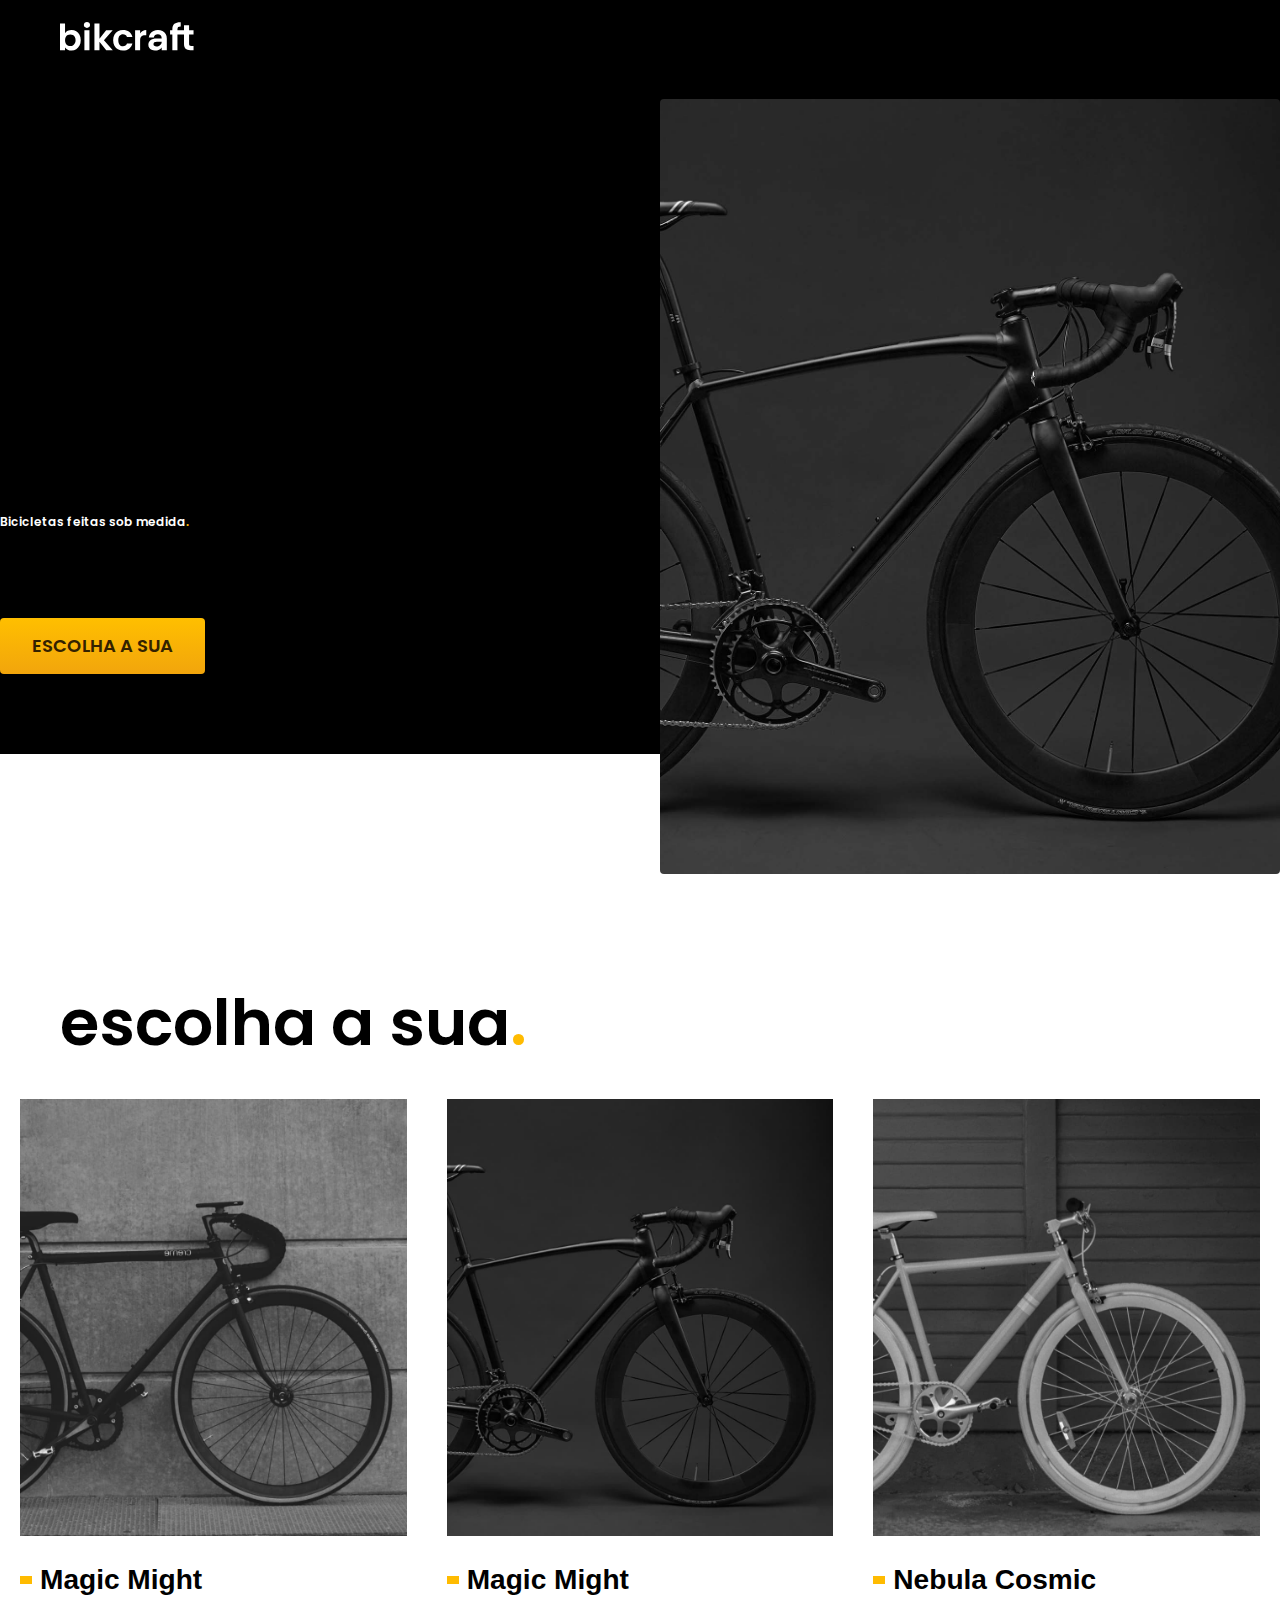
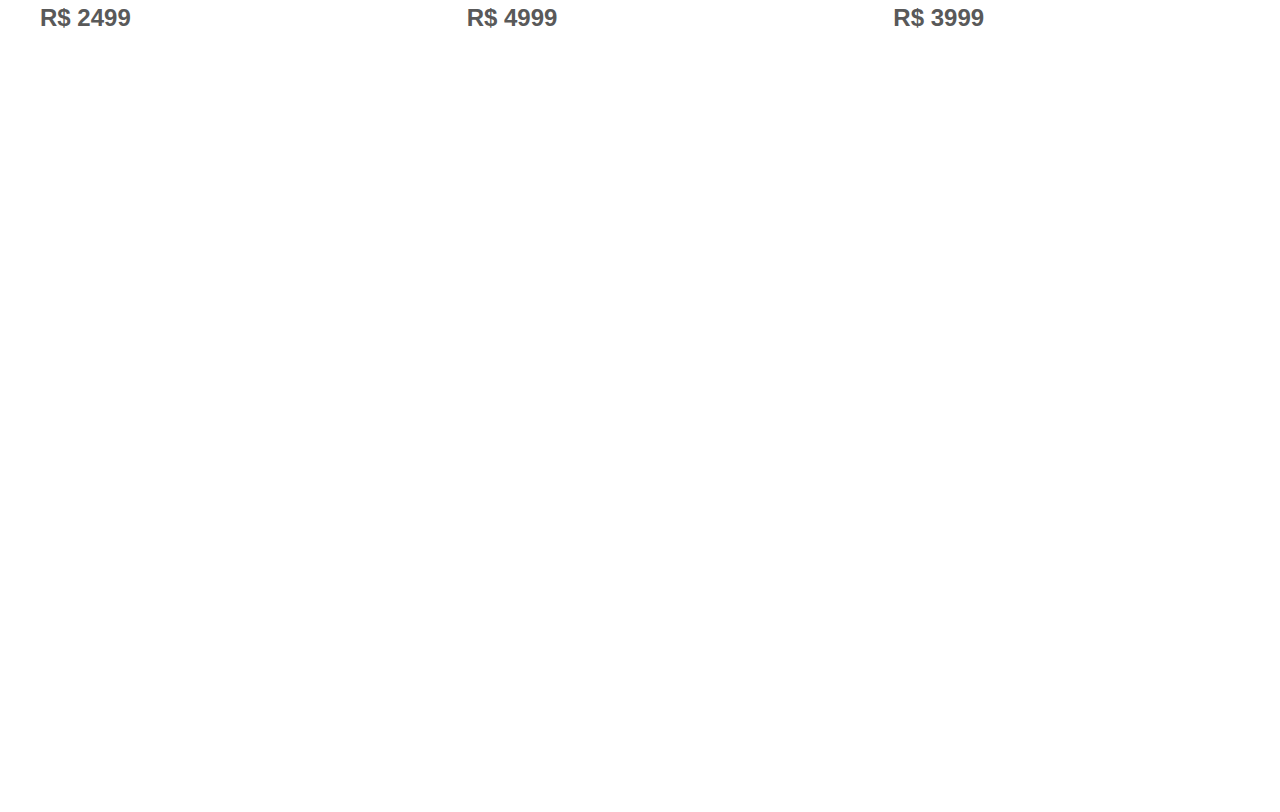
==== index.html @ 58d28e90 "css-alterations-and-bike-part" ====
<!DOCTYPE html>
<html lang="pt-br">

<head>
  <meta charset="UTF-8">
  <meta name="description" content="Bicicletas elétricas de alta precisão e qualidade, feitas sob medida para o cliente. Explore o mundo na sua velocidade com a Bikcraft">
  <meta name="viewport" content="width=device-width, initial-scale=1.0">
  <title>Bikcraft - Bicicletas Elétricas</title>

  <link rel="stylesheet" href="./css/global.css">
  <link rel="stylesheet" href="./css/style.css">
  

  <link rel="preconnect" href="https://fonts.googleapis.com">
  <link rel="preconnect" href="https://fonts.gstatic.com" crossorigin>
  <link href="https://fonts.googleapis.com/css2?family=Poppins:wght@400;600&family=Roboto:wght@400;500&display=swap" rel="stylesheet">

</head>

<body>
  <header class="header-bg">
    <div class="header container">
      <a href="./"><img src="./img/bikcraft.svg" alt="Bikcraft"></a>
      <nav aria label="primaria">
        <ul class="header-menu cor-branco">
          <li><a href="./bicicletas.html">Bicicletas</a></li>
          <li><a href="./seguros.html">Seguros</a></li>
          <li><a href="./contato.html">Contato</a></li>
        </ul>
      </nav>
    </div>
  </header>
  <main class="introducao-bg">
    <div class="introducao">
      <div class="introducao-conteudo">
        <h1 class="texto-grande cor-0 font-1-xs">Bicicletas feitas sob medida<span>.</span></h1>
        <p class="texto-medio cor-cinza">Bicicletas elétricas de alta precisão e qualidade, feitas sob medida para o cliente. Explore o mundo na sua velocidade com a Bikcraft.</p>
        <a class="botao" href="./bicicletas.html">Escolha a sua</a>
      </div>
      <div>
        <img src="./img/fotos/introducao.jpg" alt="Bicicleta elétrica preta">
      </div>
    </div>
  </main>

    <article class="bicicletas-lista">
      <h2 class="container font-1-xxl">escolha a sua<span class="cor-p1">.</span><h2>
      <ul>
      <li>
        <a href=".bicicletas/magic-might">
        <img src="./img/bicicletas/magic-home.jpg" alt="Bicicleta preta">
        <h3 class="font-1-xl">Magic Might</h3>
        <span class="font-2-m cor-8">R$ 2499</span>
        </a>
      </li>
      <li>
        <a href=".bicicletas/nimbus-stark">
        <img src="./img/bicicletas/nimbus-home.jpg" alt="Bicicleta preta">
        <h3 class="font-1-xl">Magic Might</h3>
        <span class="font-2-m cor-8">R$ 4999</span>
        </a>
      </li>
      <li>
        <a href=".bicicletas/nebula-stark">
        <img src="./img/bicicletas/nebula-home.jpg" alt="Bicicleta preta">
        <h3 class="font-1-xl">Nebula Cosmic</h3>
        <span class="font-2-m cor-8">R$ 3999</span>
        </a>
      </li>
    </ul>
    </article>
</body>

</html>
---- css/style.css ----
@import './global/global.css';
@import './utilitarios/tipografia.css';
@import './global/header.css';
@import './utilitarios/cores.css';

/* Utilitarios */
@import './utilitarios/componentes.css';

/* Home */
@import './home/introducao.css';

@import './bicicletas/bicicletas-lista.css'
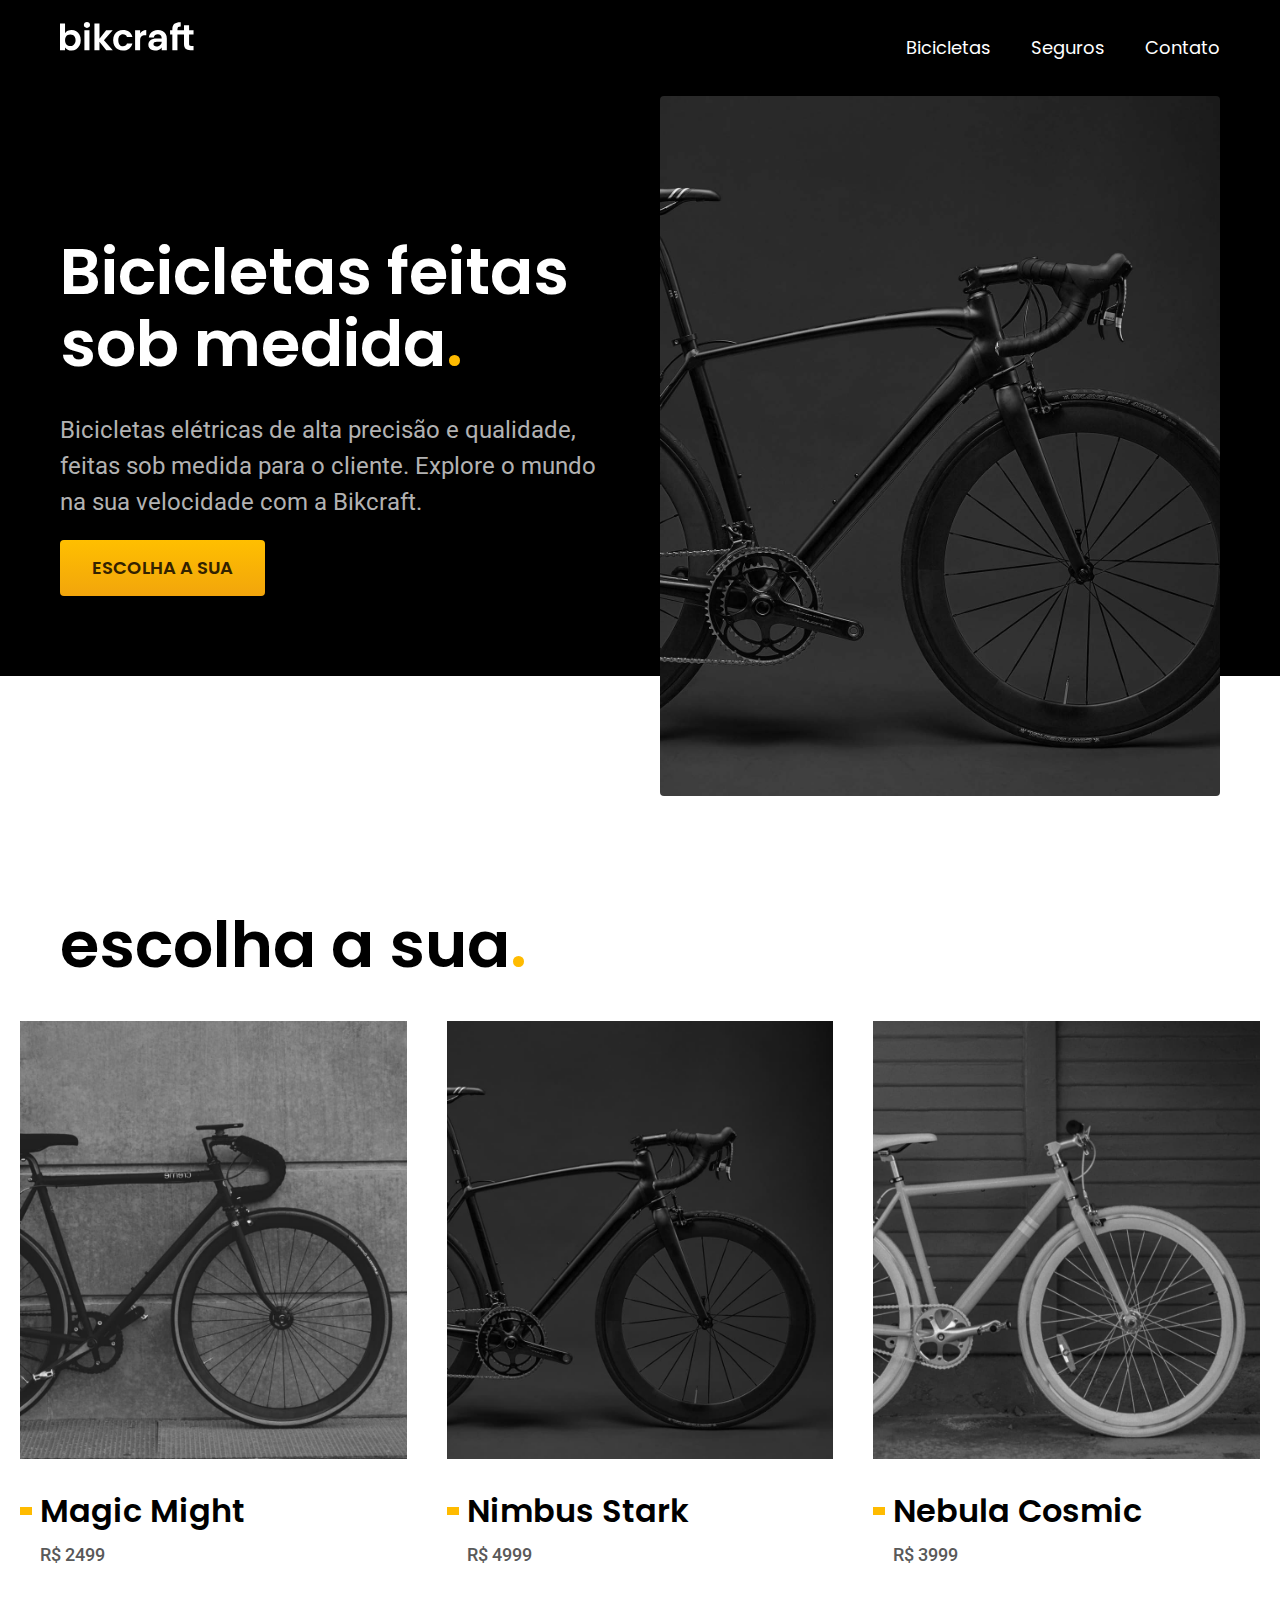
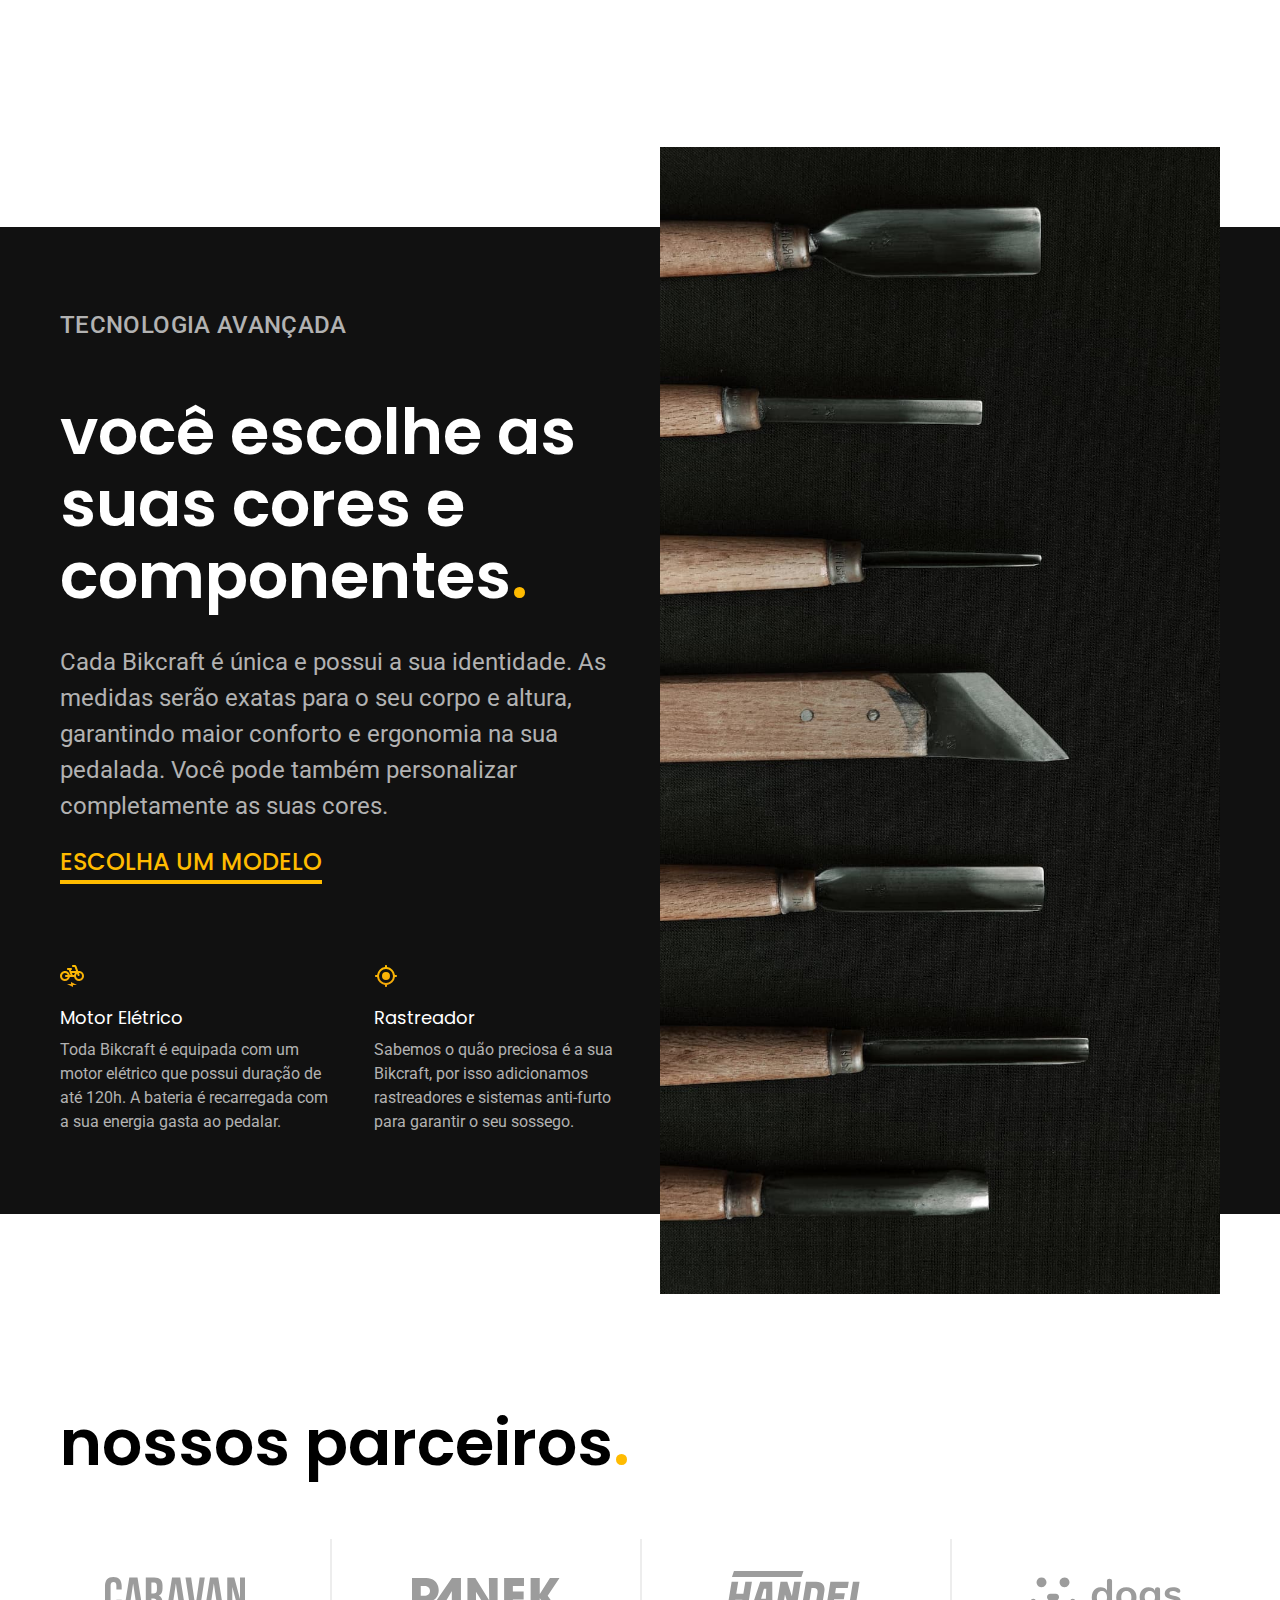
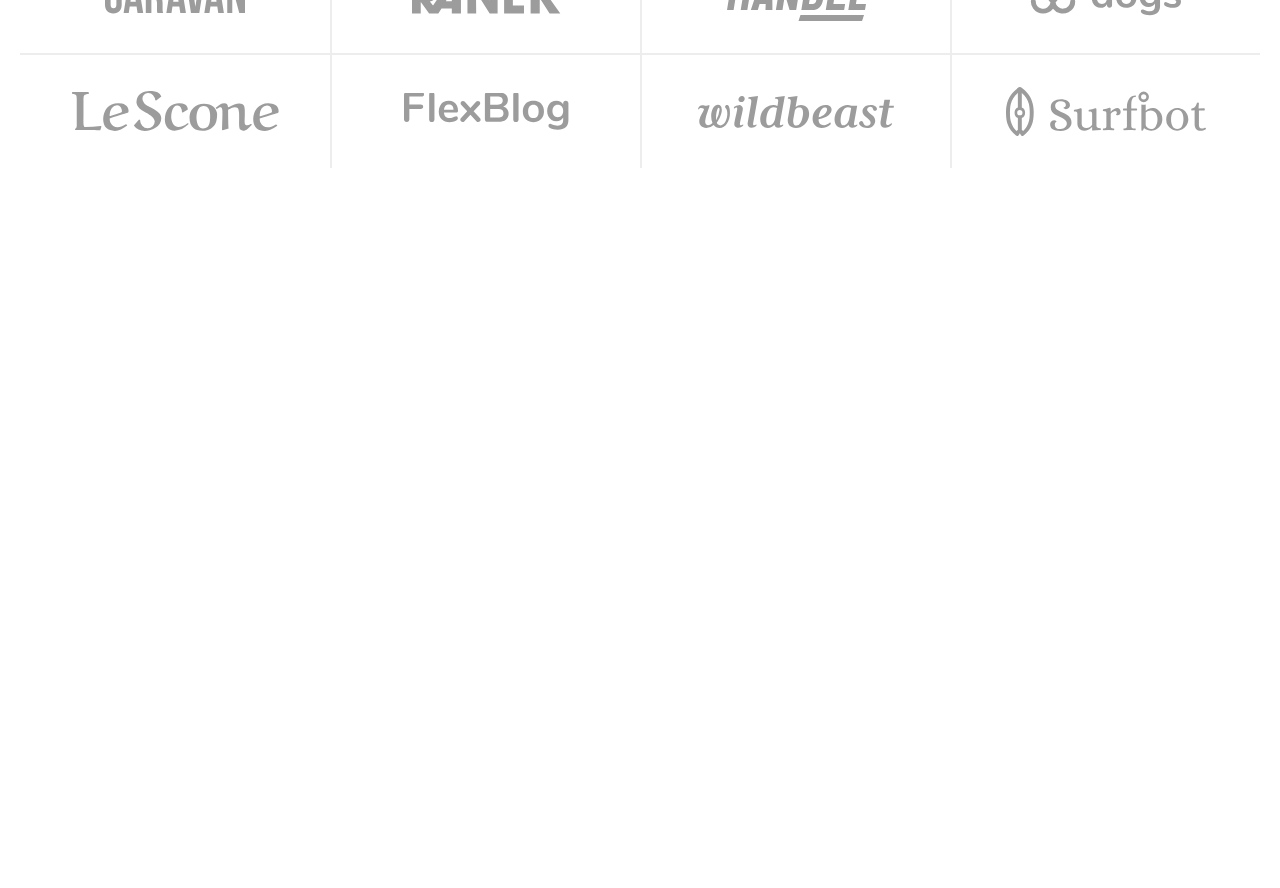
==== commit 1213d023: "componentes-e-parceiros" ====
--- a/index.html
+++ b/index.html
@@ -7,9 +7,8 @@
   <meta name="viewport" content="width=device-width, initial-scale=1.0">
   <title>Bikcraft - Bicicletas Elétricas</title>
 
-  <link rel="stylesheet" href="./css/global.css">
   <link rel="stylesheet" href="./css/style.css">
-  
+
 
   <link rel="preconnect" href="https://fonts.googleapis.com">
   <link rel="preconnect" href="https://fonts.gstatic.com" crossorigin>
@@ -22,7 +21,7 @@
     <div class="header container">
       <a href="./"><img src="./img/bikcraft.svg" alt="Bikcraft"></a>
       <nav aria label="primaria">
-        <ul class="header-menu cor-branco">
+        <ul class="header-menu cor-0 font-1-m">
           <li><a href="./bicicletas.html">Bicicletas</a></li>
           <li><a href="./seguros.html">Seguros</a></li>
           <li><a href="./contato.html">Contato</a></li>
@@ -30,11 +29,12 @@
       </nav>
     </div>
   </header>
+
   <main class="introducao-bg">
-    <div class="introducao">
+    <div class="introducao container">
       <div class="introducao-conteudo">
-        <h1 class="texto-grande cor-0 font-1-xs">Bicicletas feitas sob medida<span>.</span></h1>
-        <p class="texto-medio cor-cinza">Bicicletas elétricas de alta precisão e qualidade, feitas sob medida para o cliente. Explore o mundo na sua velocidade com a Bikcraft.</p>
+        <h1 class="cor-0 font-1-xxl">Bicicletas feitas sob medida<span class="cor-p1">.</span></h1>
+        <p class="cor-5 font-2-l">Bicicletas elétricas de alta precisão e qualidade, feitas sob medida para o cliente. Explore o mundo na sua velocidade com a Bikcraft.</p>
         <a class="botao" href="./bicicletas.html">Escolha a sua</a>
       </div>
       <div>
@@ -43,32 +43,77 @@
     </div>
   </main>
 
-    <article class="bicicletas-lista">
-      <h2 class="container font-1-xxl">escolha a sua<span class="cor-p1">.</span><h2>
-      <ul>
-      <li>
-        <a href=".bicicletas/magic-might">
-        <img src="./img/bicicletas/magic-home.jpg" alt="Bicicleta preta">
-        <h3 class="font-1-xl">Magic Might</h3>
-        <span class="font-2-m cor-8">R$ 2499</span>
-        </a>
-      </li>
-      <li>
-        <a href=".bicicletas/nimbus-stark">
-        <img src="./img/bicicletas/nimbus-home.jpg" alt="Bicicleta preta">
-        <h3 class="font-1-xl">Magic Might</h3>
-        <span class="font-2-m cor-8">R$ 4999</span>
-        </a>
-      </li>
-      <li>
-        <a href=".bicicletas/nebula-stark">
-        <img src="./img/bicicletas/nebula-home.jpg" alt="Bicicleta preta">
-        <h3 class="font-1-xl">Nebula Cosmic</h3>
-        <span class="font-2-m cor-8">R$ 3999</span>
-        </a>
-      </li>
+  <article class="bicicletas-lista">
+    <h2 class="container font-1-xxl">escolha a sua<span class="cor-p1">.</span>
+      <h2>
+        <ul>
+          <li>
+            <a href=".bicicletas/magic-might">
+              <img src="./img/bicicletas/magic-home.jpg" alt="Bicicleta preta">
+              <h3 class="font-1-xl">Magic Might</h3>
+              <span class="font-2-m cor-8">R$ 2499</span>
+            </a>
+          </li>
+          <li>
+            <a href=".bicicletas/nimbus-stark">
+              <img src="./img/bicicletas/nimbus-home.jpg" alt="Bicicleta preta">
+              <h3 class="font-1-xl">Nimbus Stark</h3>
+              <span class="font-2-m cor-8">R$ 4999</span>
+            </a>
+          </li>
+          <li>
+            <a href=".bicicletas/nebula-stark">
+              <img src="./img/bicicletas/nebula-home.jpg" alt="Bicicleta preta">
+              <h3 class="font-1-xl">Nebula Cosmic</h3>
+              <span class="font-2-m cor-8">R$ 3999</span>
+            </a>
+          </li>
+        </ul>
+  </article>
+
+  <article class="tecnologia-bg">
+    <div class="tecnologia container">
+      <div class="tecnologia-conteudo">
+        <span class="cor-5 font-2-l-b">Tecnologia Avançada</span>
+        <h2 class="cor-0 font-1-xxl">você escolhe as suas cores e componentes<span class="cor-p1">.</span></h2>
+        <p class="cor-5 font-2-l">Cada Bikcraft é única e possui a sua identidade. As medidas serão exatas para o seu corpo e altura, garantindo maior conforto e ergonomia na sua pedalada. Você pode também personalizar completamente as suas cores.</p>
+        <a href="./bicicletas.html" class="link">Escolha um modelo</a>
+        <div class="tecnologia-vantagens">
+          <div>
+            <img src="./img/icones/eletrica.svg" alt="">
+            <h3 class="cor-0 font-1-m">Motor Elétrico</h3>
+            <p class="cor-5 font-2-s">Toda Bikcraft é equipada com um motor elétrico que possui duração de até 120h. A bateria é recarregada com a sua energia gasta ao pedalar.</p>
+          </div>
+          <div>
+            <img src="./img/icones/rastreador.svg" alt="">
+            <h3 class="cor-0 font-1-m">Rastreador</h3>
+            <p class="cor-5 font-2-s">Sabemos o quão preciosa é a sua Bikcraft, por isso adicionamos rastreadores e sistemas anti-furto para garantir o seu sossego.</p>
+          </div>
+        </div>
+      </div>
+      <div class="tecnologia-imagem">
+        <img src="./img/fotos/tecnologia.jpg" alt="">
+      </div>
+    </div>
+  </article>
+
+  <section class="parceiros" aria-label="Nossos parceiros">
+    <h2 class="container font-1-xxl">nossos parceiros<span class="cor-p1">.</span></h2>
+    <ul>
+      <li><img src="./img/parceiros/caravan.svg" alt=""></li>
+      <li><img src="./img/parceiros/ranek.svg" alt=""></li>
+      <li><img src="./img/parceiros/handel.svg" alt=""></li>
+      <li><img src="./img/parceiros/dogs.svg" alt=""></li>
+      <li><img src="./img/parceiros/lescone.svg" alt=""></li>
+      <li><img src="./img/parceiros/flexblog.svg" alt=""></li>
+      <li><img src="./img/parceiros/wildbeast.svg" alt=""></li>
+      <li><img src="./img/parceiros/surfbot.svg" alt=""></li>
     </ul>
-    </article>
+  </section>
+
+  <section>
+    
+  </section>
 </body>
 
 </html>--- a/css/style.css
+++ b/css/style.css
@@ -8,5 +8,8 @@
 
 /* Home */
 @import './home/introducao.css';
+@import './home/tecnologia.css';
+@import './home/parceiros.css';
 
+/* Bicicletas */
 @import './bicicletas/bicicletas-lista.css'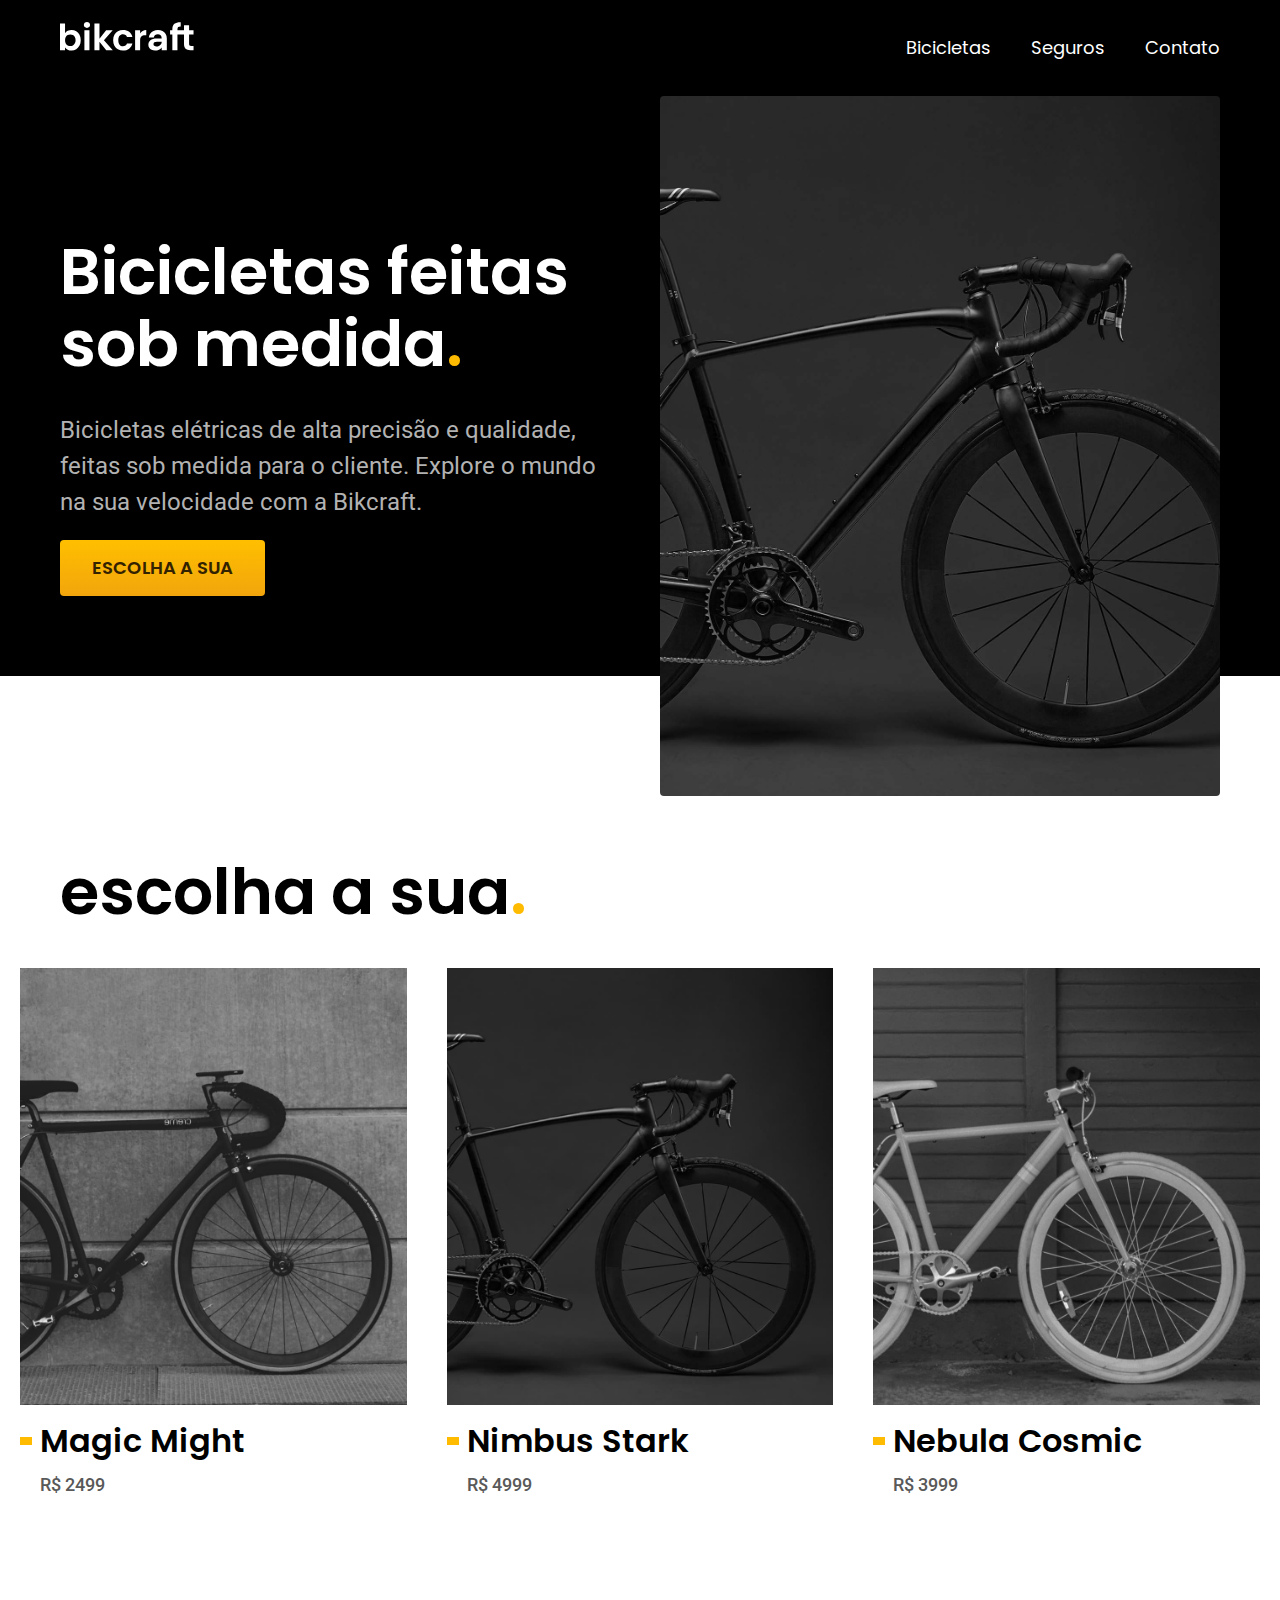
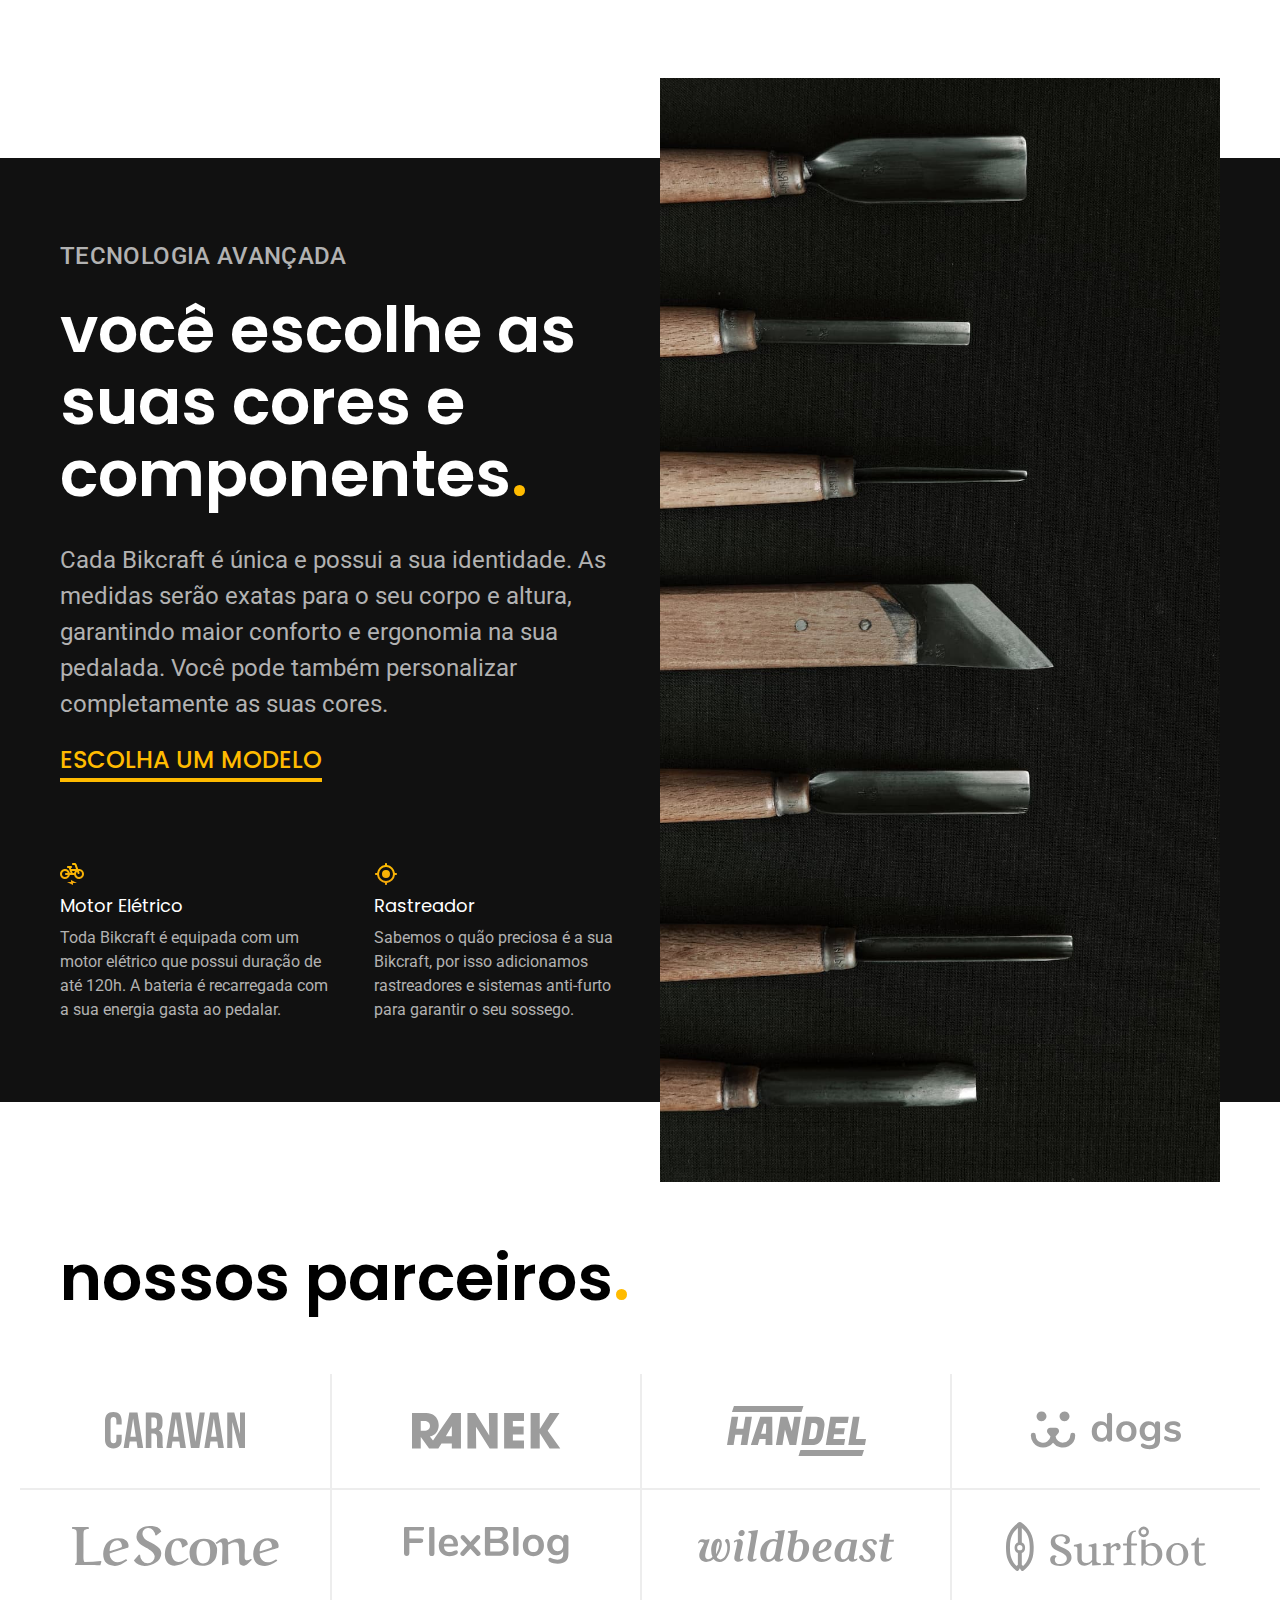
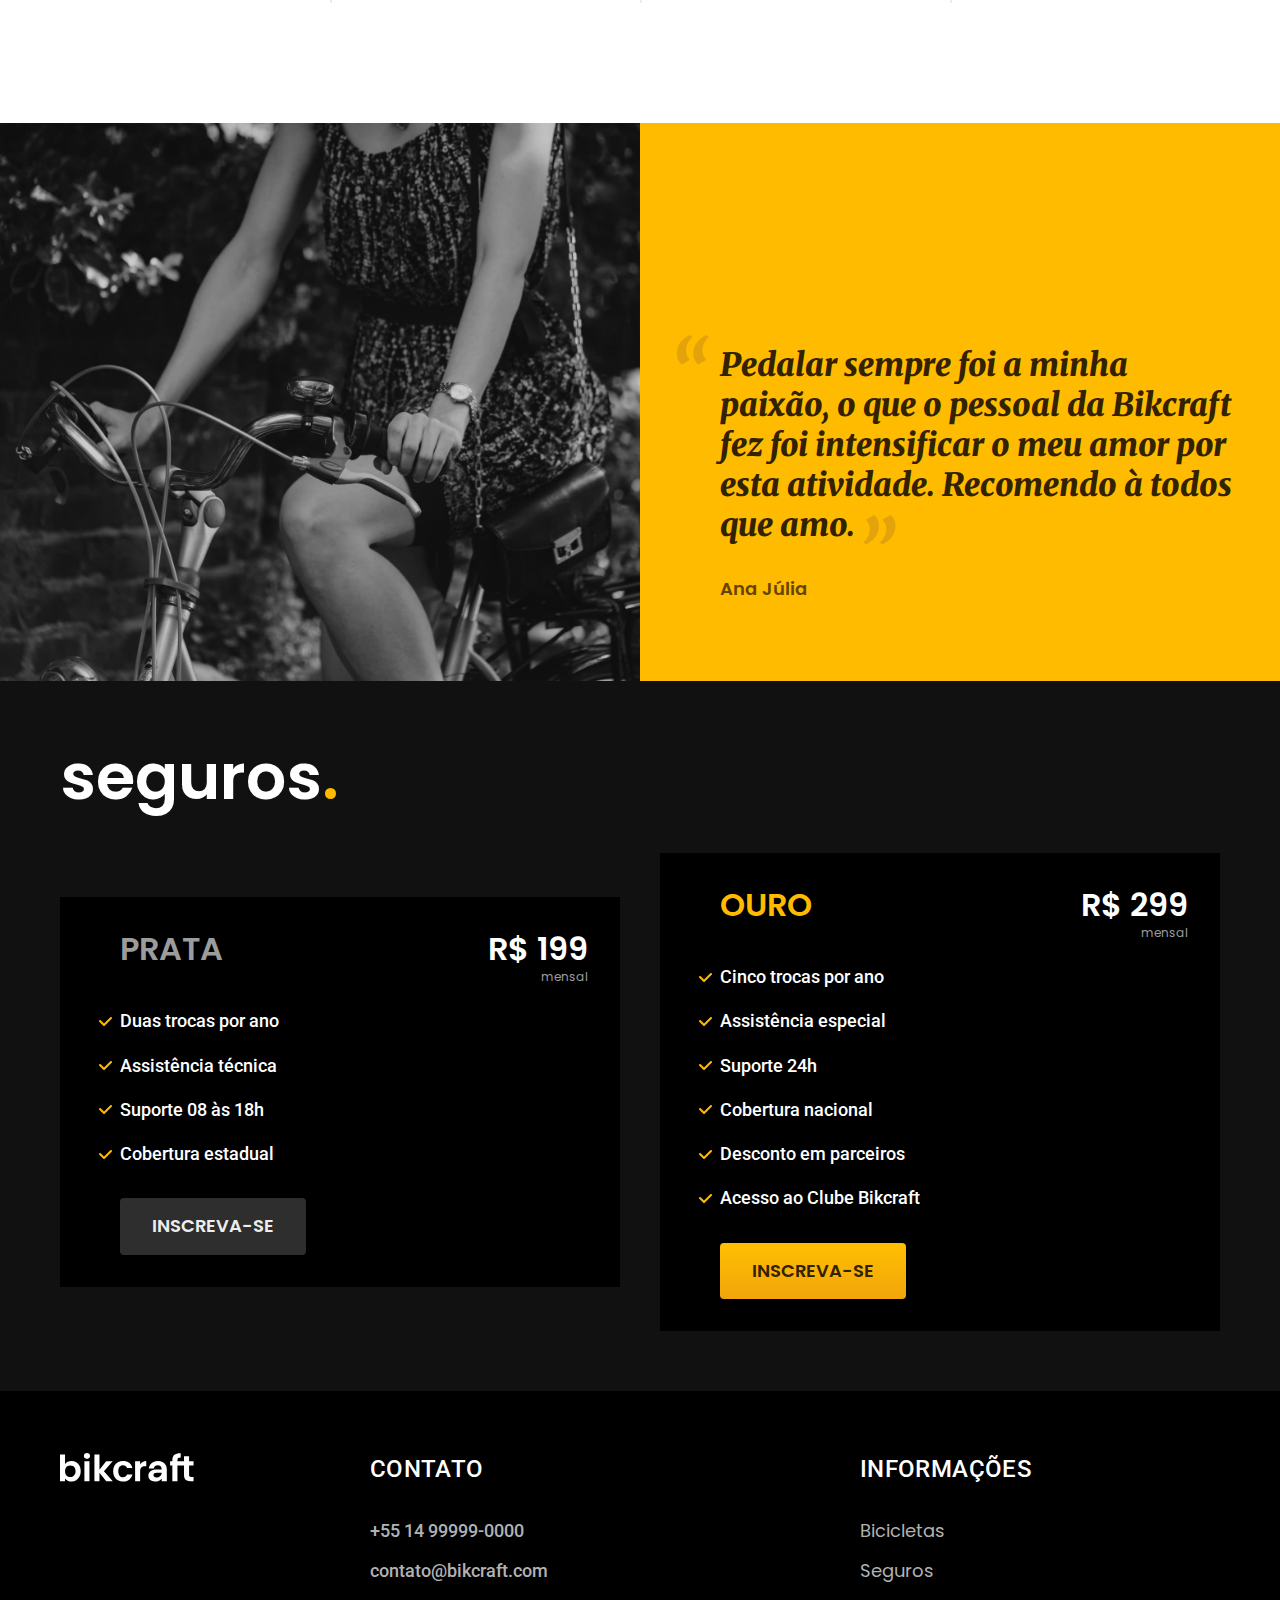
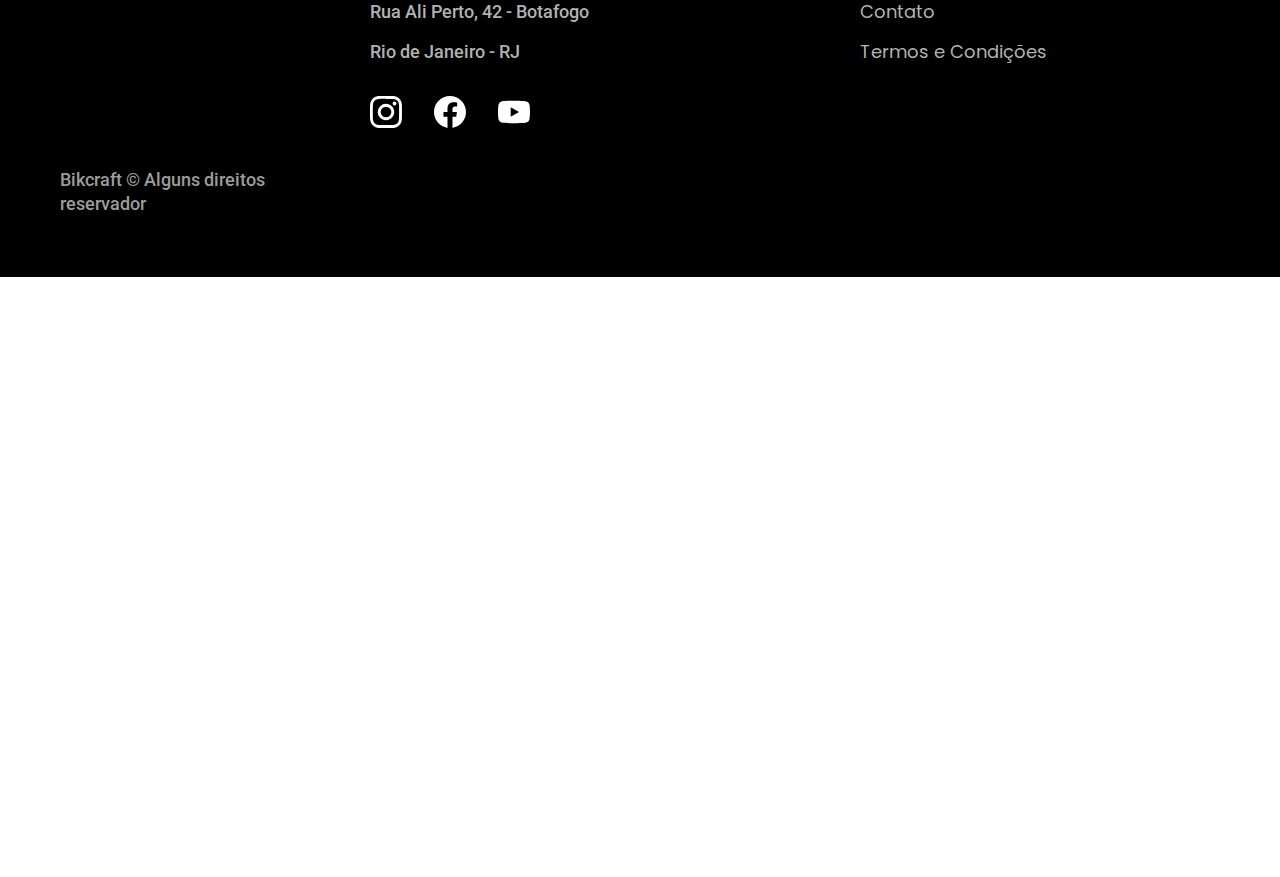
==== commit e3ea7a91: "seguros-e-comeco-do-rodape" ====
--- a/index.html
+++ b/index.html
@@ -12,7 +12,7 @@
 
   <link rel="preconnect" href="https://fonts.googleapis.com">
   <link rel="preconnect" href="https://fonts.gstatic.com" crossorigin>
-  <link href="https://fonts.googleapis.com/css2?family=Poppins:wght@400;600&family=Roboto:wght@400;500&display=swap" rel="stylesheet">
+  <link href="https://fonts.googleapis.com/css2?family=Merriweather:ital,wght@1,900&family=Poppins:wght@400;600&family=Roboto:wght@400;500&display=swap" rel="stylesheet">
 
 </head>
 
@@ -111,9 +111,87 @@
     </ul>
   </section>
 
-  <section>
-    
+  <section class="depoimento" aria-label="Depoimento">
+    <div>
+      <img src="./img/fotos/depoimento.jpg" alt="Pessoa pedalando uma bicicleta Bikcraft">
+    </div>
+    <div class="depoimento-conteudo">
+      <blockquote class="font-1-xl cor-p5">
+      <p>Pedalar sempre foi a minha paixão, o que o pessoal da Bikcraft fez foi intensificar o meu amor por esta atividade. Recomendo à todos que amo.</p>
+      </blockquote>
+      <span class="font-1-m-b cor-p4">Ana Júlia</span>
+    </div>
   </section>
+
+  <article class="seguros-bg">
+    <div class="seguros container">
+      <h2 class="cor-0 font-1-xxl">seguros<span class="cor-p1">.</span></h2>
+      <div class="seguros-item">
+        <h3 class="font-1-xl cor-6">PRATA</h3>
+        <span class="font-1-xl cor-0">R$ 199 <span class="font-1-xs cor-6">mensal</span></span>
+        <ul class="font-2-m cor-0">
+          <li>Duas trocas por ano</li>
+          <li>Assistência técnica</li>
+          <li>Suporte 08 às 18h</li>
+          <li>Cobertura estadual</li>
+        </ul>
+        <a href="./orcamento.html" class="botao secundario">Inscreva-se</a>
+      </div>
+
+      <div class="seguros-item">
+        <h3 class="font-1-xl cor-p1">OURO</h3>
+        <span class="font-1-xl cor-0">R$ 299 <span class="font-1-xs cor-6">mensal</span></span>
+        <ul class="font-2-m cor-0">
+          <li>Cinco trocas por ano</li>
+          <li>Assistência especial</li>
+          <li>Suporte 24h</li>
+          <li>Cobertura nacional</li>
+          <li>Desconto em parceiros</li>
+          <li>Acesso ao Clube Bikcraft</li>
+        </ul>
+        <a href="./orcamento.html" class="botao">Inscreva-se</a>
+      </div>
+    </div>
+  </article>
+
+  <footer class="footer-bg">
+    <div class="footer container">
+      <img src="./img/bikcraft.svg" alt="Bikcraft">
+      <div class="footer-contato">
+        <h3 class="font-2-l-b cor-0">Contato</h3>
+        <ul class="font-2-m cor-5">
+          <li><a href="tel:+5514999990000">+55 14 99999-0000</a></li>
+          <li><a href="mailto: contato@bikcraft.com">contato@bikcraft.com</a></li>
+          <li>Rua Ali Perto, 42 - Botafogo</li>
+          <li>Rio de Janeiro - RJ</li>
+        </ul>
+        <div class="footer-redes">
+          <a href="./">
+            <img src="./img/redes/instagram.svg" alt="Instagram">
+          </a>
+          <a href="./">
+            <img src="./img/redes/facebook.svg" alt="Facebook">
+          </a>
+          <a href="./">
+            <img src="./img/redes/youtube.svg" alt="Youtube">
+          </a>
+        </div>
+      </div>
+      <div class="footer-informacoes">
+        <h3 class="font-2-l-b cor-0">Informações</h3>
+        <nav>
+          <ul class="font-1-m cor-5">
+            <li><a href="./bicicletas.html">Bicicletas</a></li>
+            <li><a href="./seguros.html">Seguros</a></li>
+            <li><a href="./contato.html">Contato</a></li>
+            <li><a href="./termos-e-condicoes.html">Termos e Condições</a></li>
+          </ul>
+        </nav>
+      </div>
+      <p class="footer-copy font-2-m cor-6">Bikcraft © Alguns direitos reservador</p>
+    </div>
+
+  </footer>
 </body>
 
 </html>--- a/css/style.css
+++ b/css/style.css
@@ -1,7 +1,9 @@
 @import './global/global.css';
 @import './utilitarios/tipografia.css';
+@import './utilitarios/cores.css';
+
 @import './global/header.css';
-@import './utilitarios/cores.css';
+@import './global/footer.css';
 
 /* Utilitarios */
 @import './utilitarios/componentes.css';
@@ -10,6 +12,10 @@
 @import './home/introducao.css';
 @import './home/tecnologia.css';
 @import './home/parceiros.css';
+@import './home/depoimento.css';
 
 /* Bicicletas */
-@import './bicicletas/bicicletas-lista.css'+@import './bicicletas/bicicletas-lista.css';
+
+/* Seguros */
+@import './seguros/seguros.css';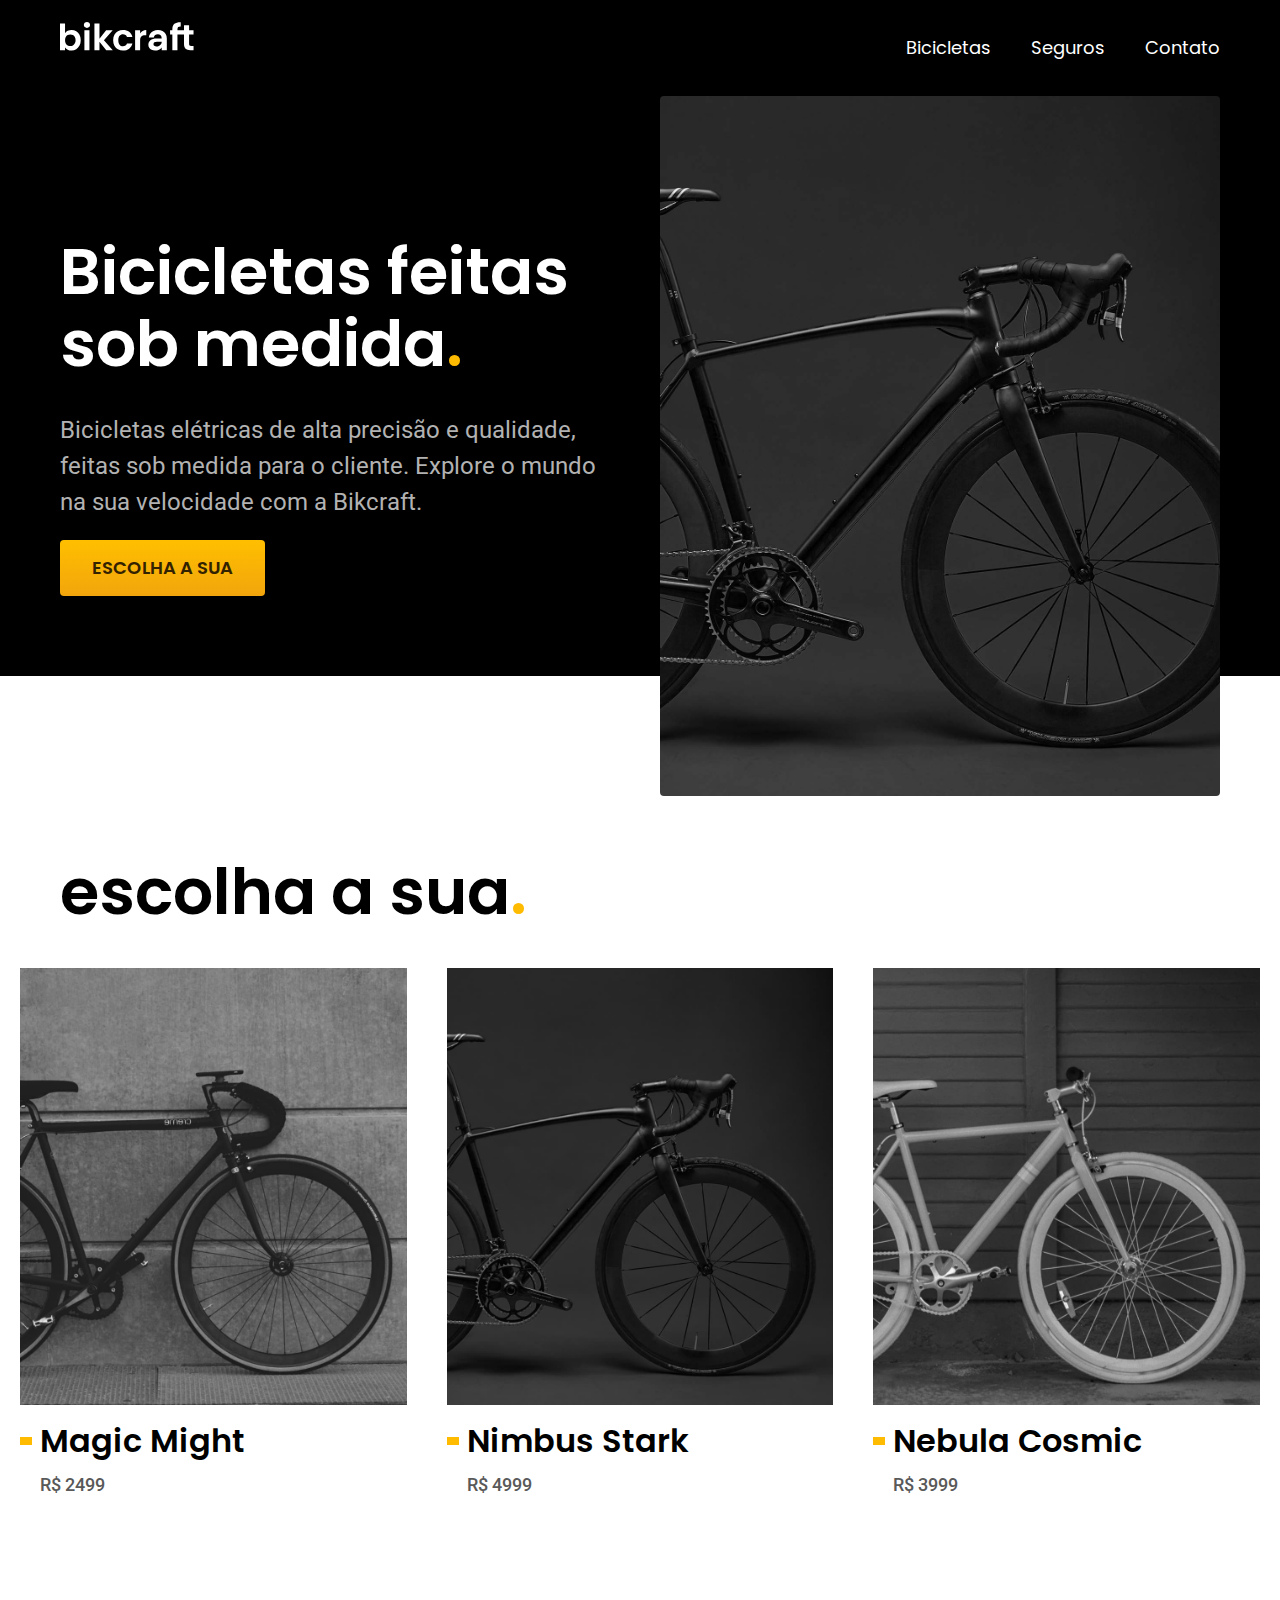
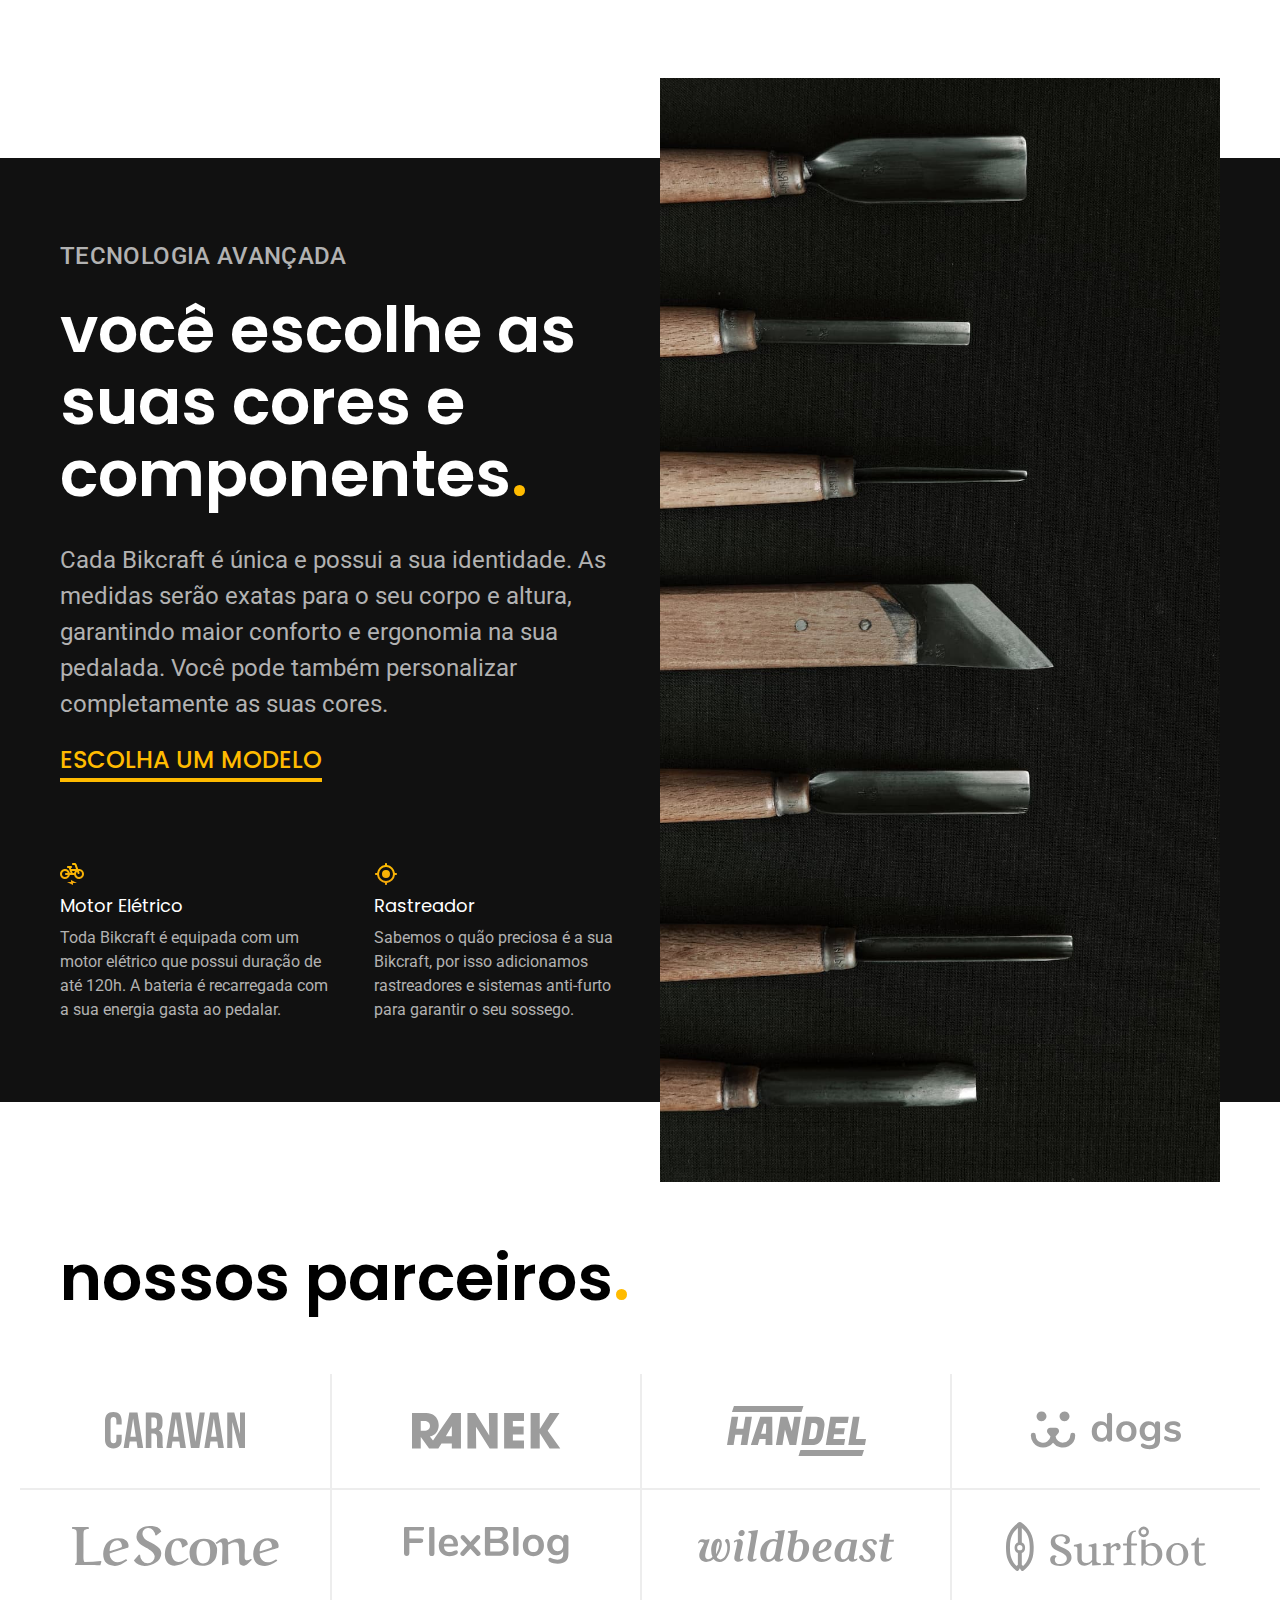
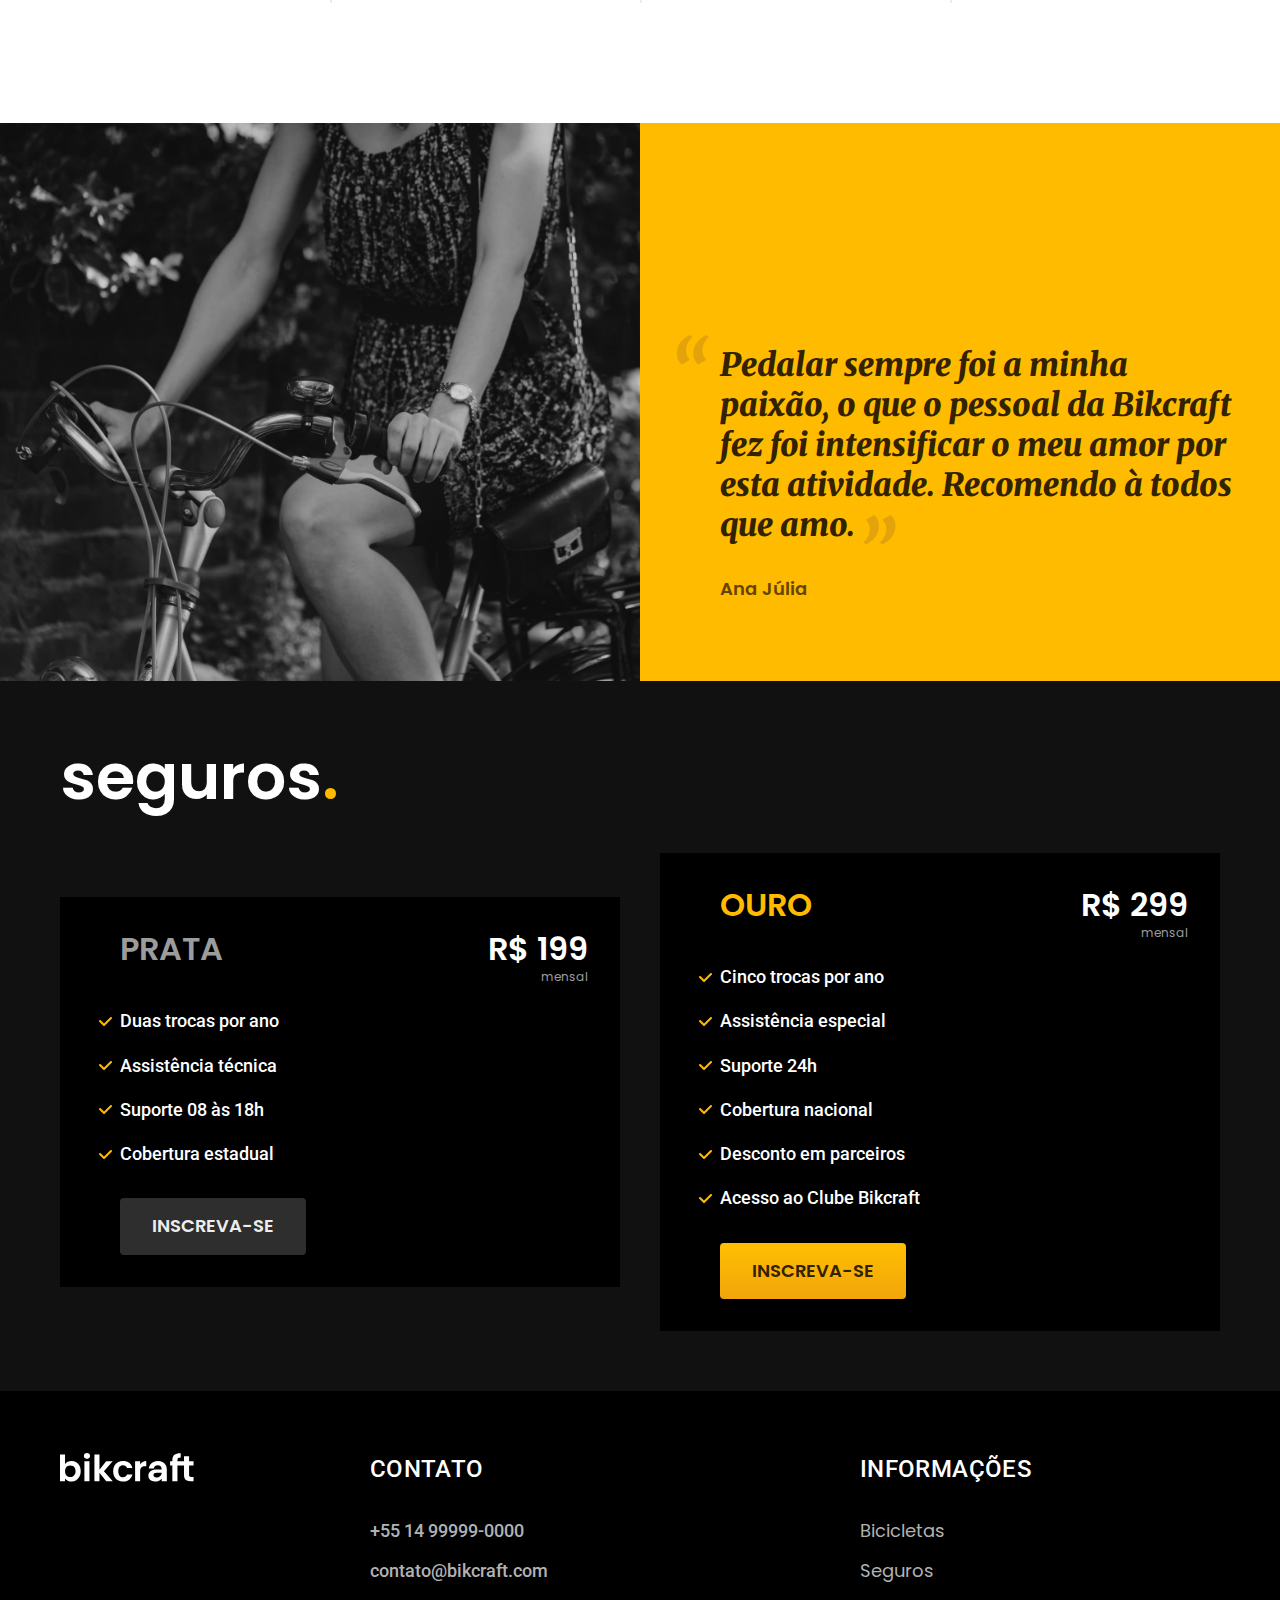
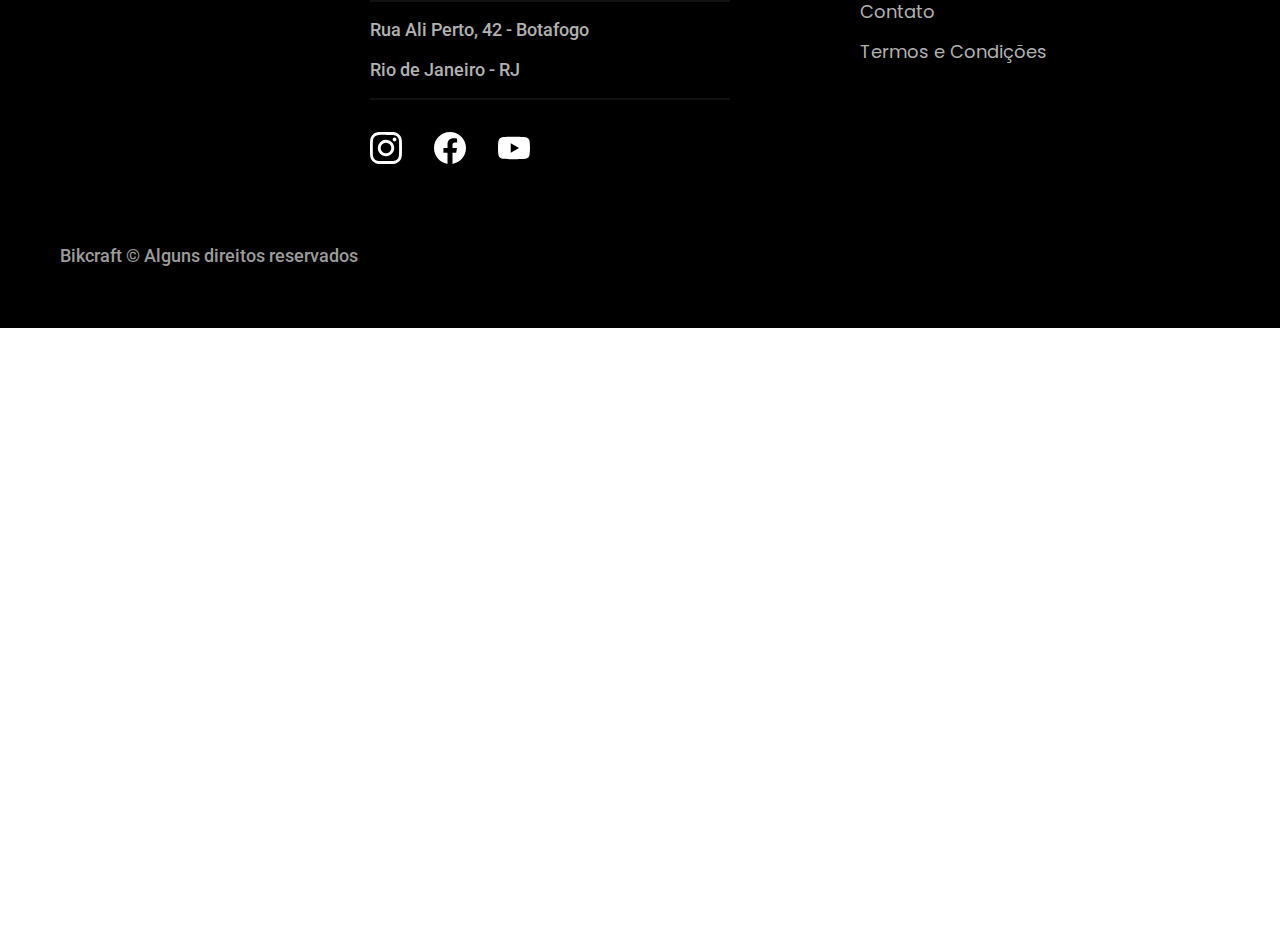
==== commit 11cca9d1: "termos" ====
--- a/index.html
+++ b/index.html
@@ -184,11 +184,11 @@
             <li><a href="./bicicletas.html">Bicicletas</a></li>
             <li><a href="./seguros.html">Seguros</a></li>
             <li><a href="./contato.html">Contato</a></li>
-            <li><a href="./termos-e-condicoes.html">Termos e Condições</a></li>
+            <li><a href="./termos.html">Termos e Condições</a></li>
           </ul>
         </nav>
       </div>
-      <p class="footer-copy font-2-m cor-6">Bikcraft © Alguns direitos reservador</p>
+      <p class="footer-copy font-2-m cor-6">Bikcraft © Alguns direitos reservados</p>
     </div>
 
   </footer>
--- a/css/style.css
+++ b/css/style.css
@@ -16,6 +16,10 @@
 
 /* Bicicletas */
 @import './bicicletas/bicicletas-lista.css';
+@import './bicicletas/bicicletas.css';
 
 /* Seguros */
-@import './seguros/seguros.css';+@import './seguros/seguros.css';
+
+/* Termos */
+@import './termos/termos.css';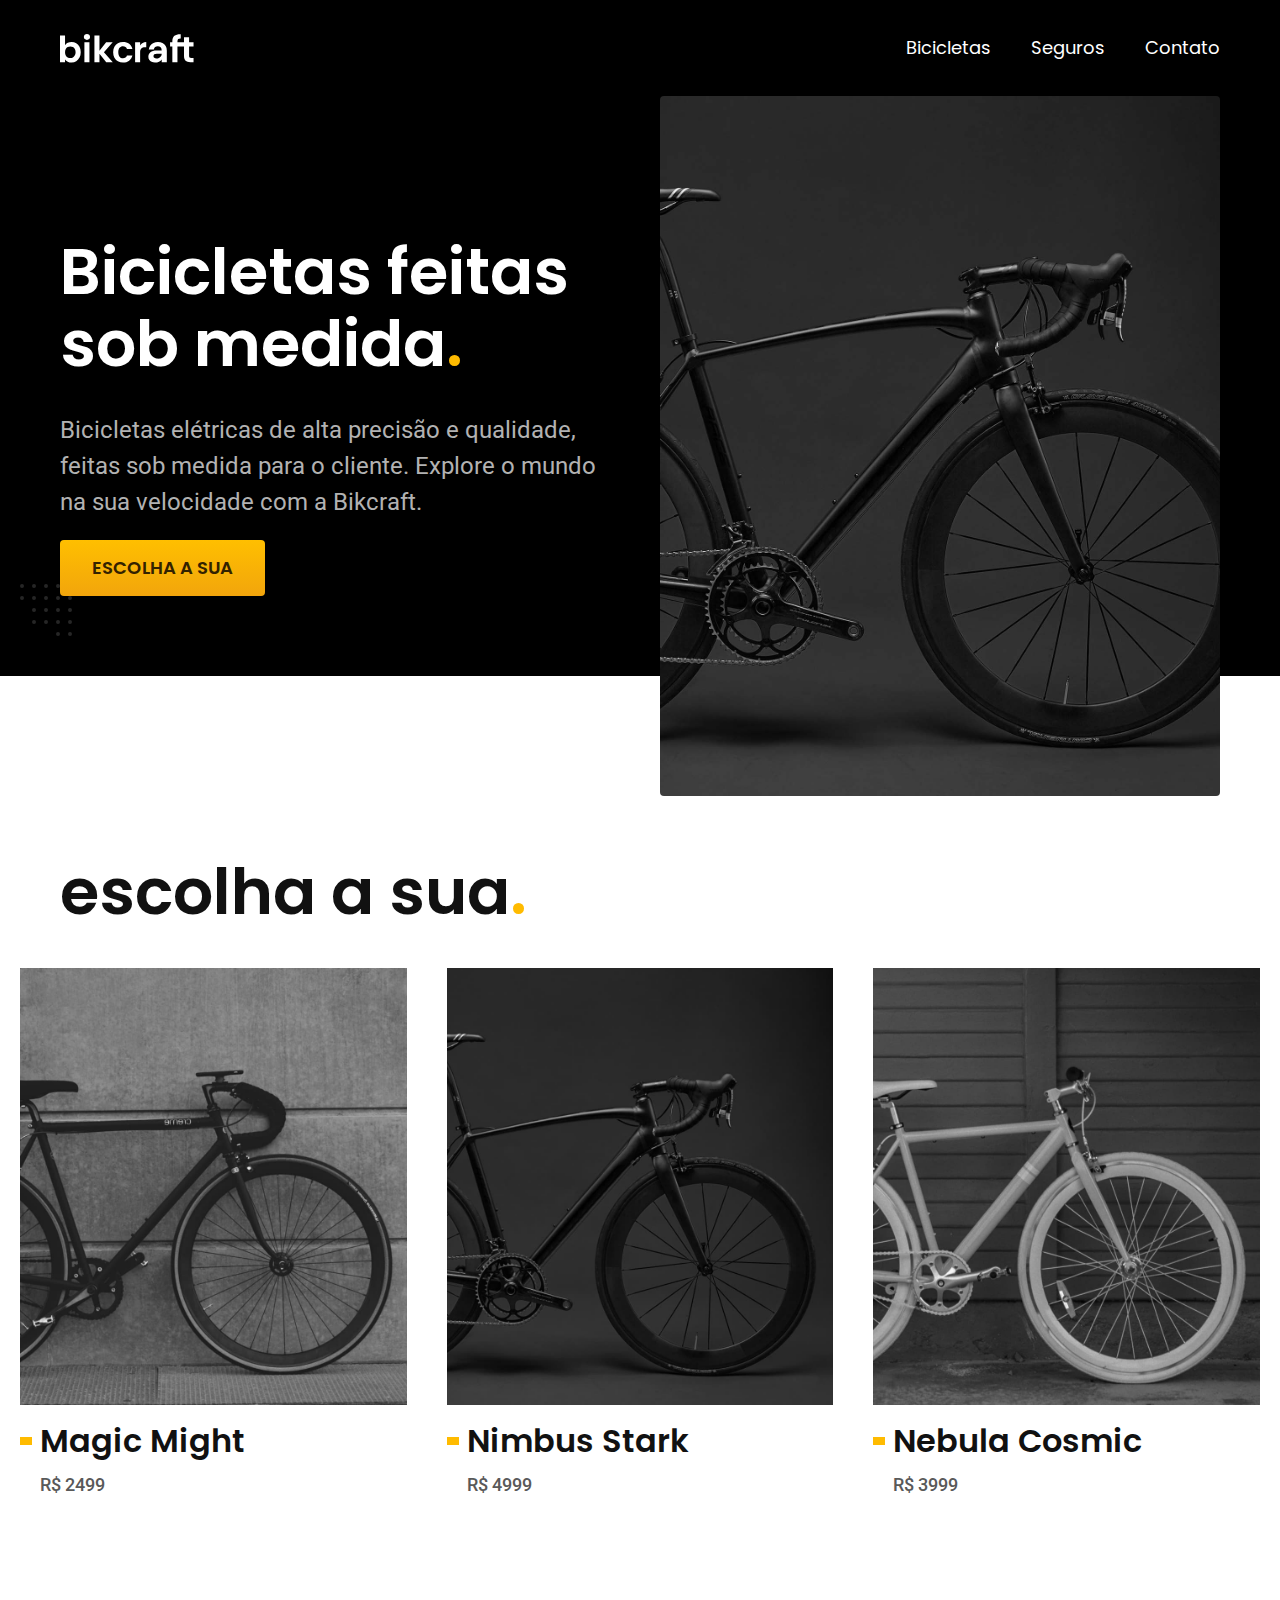
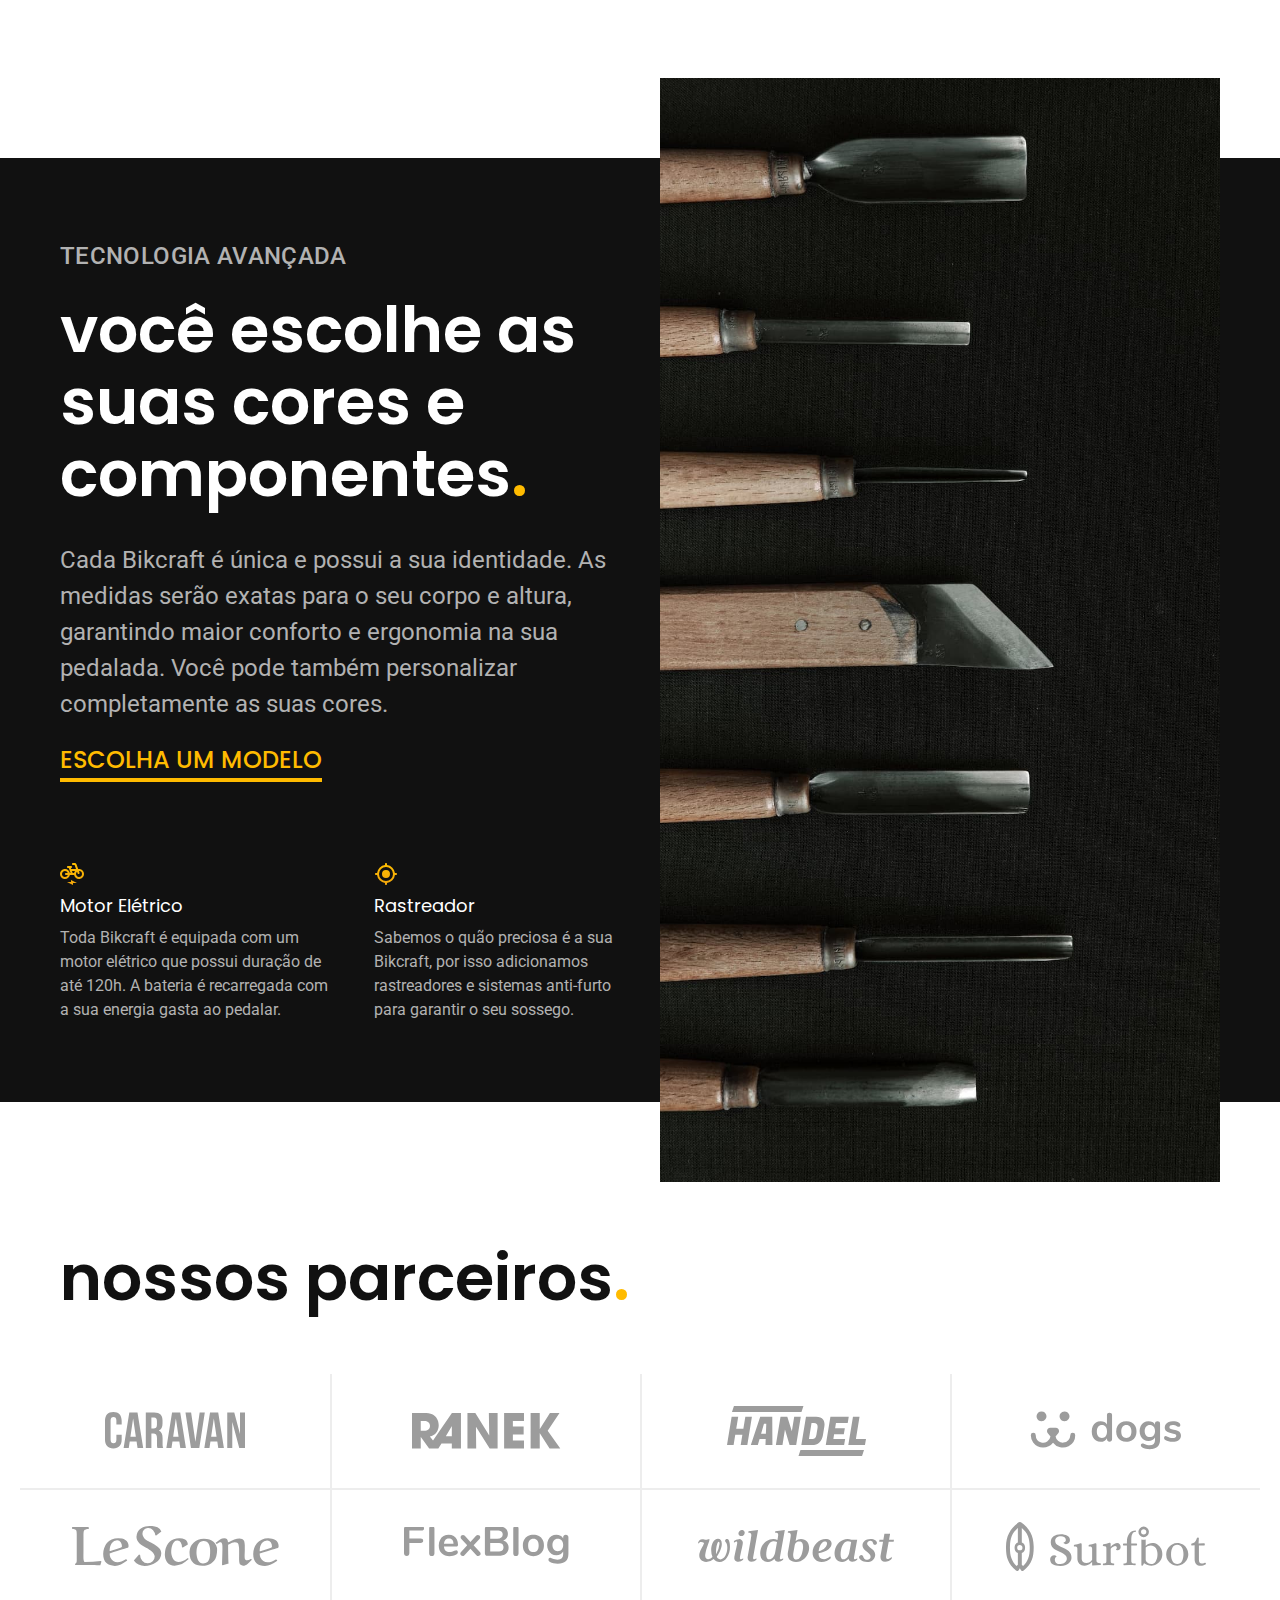
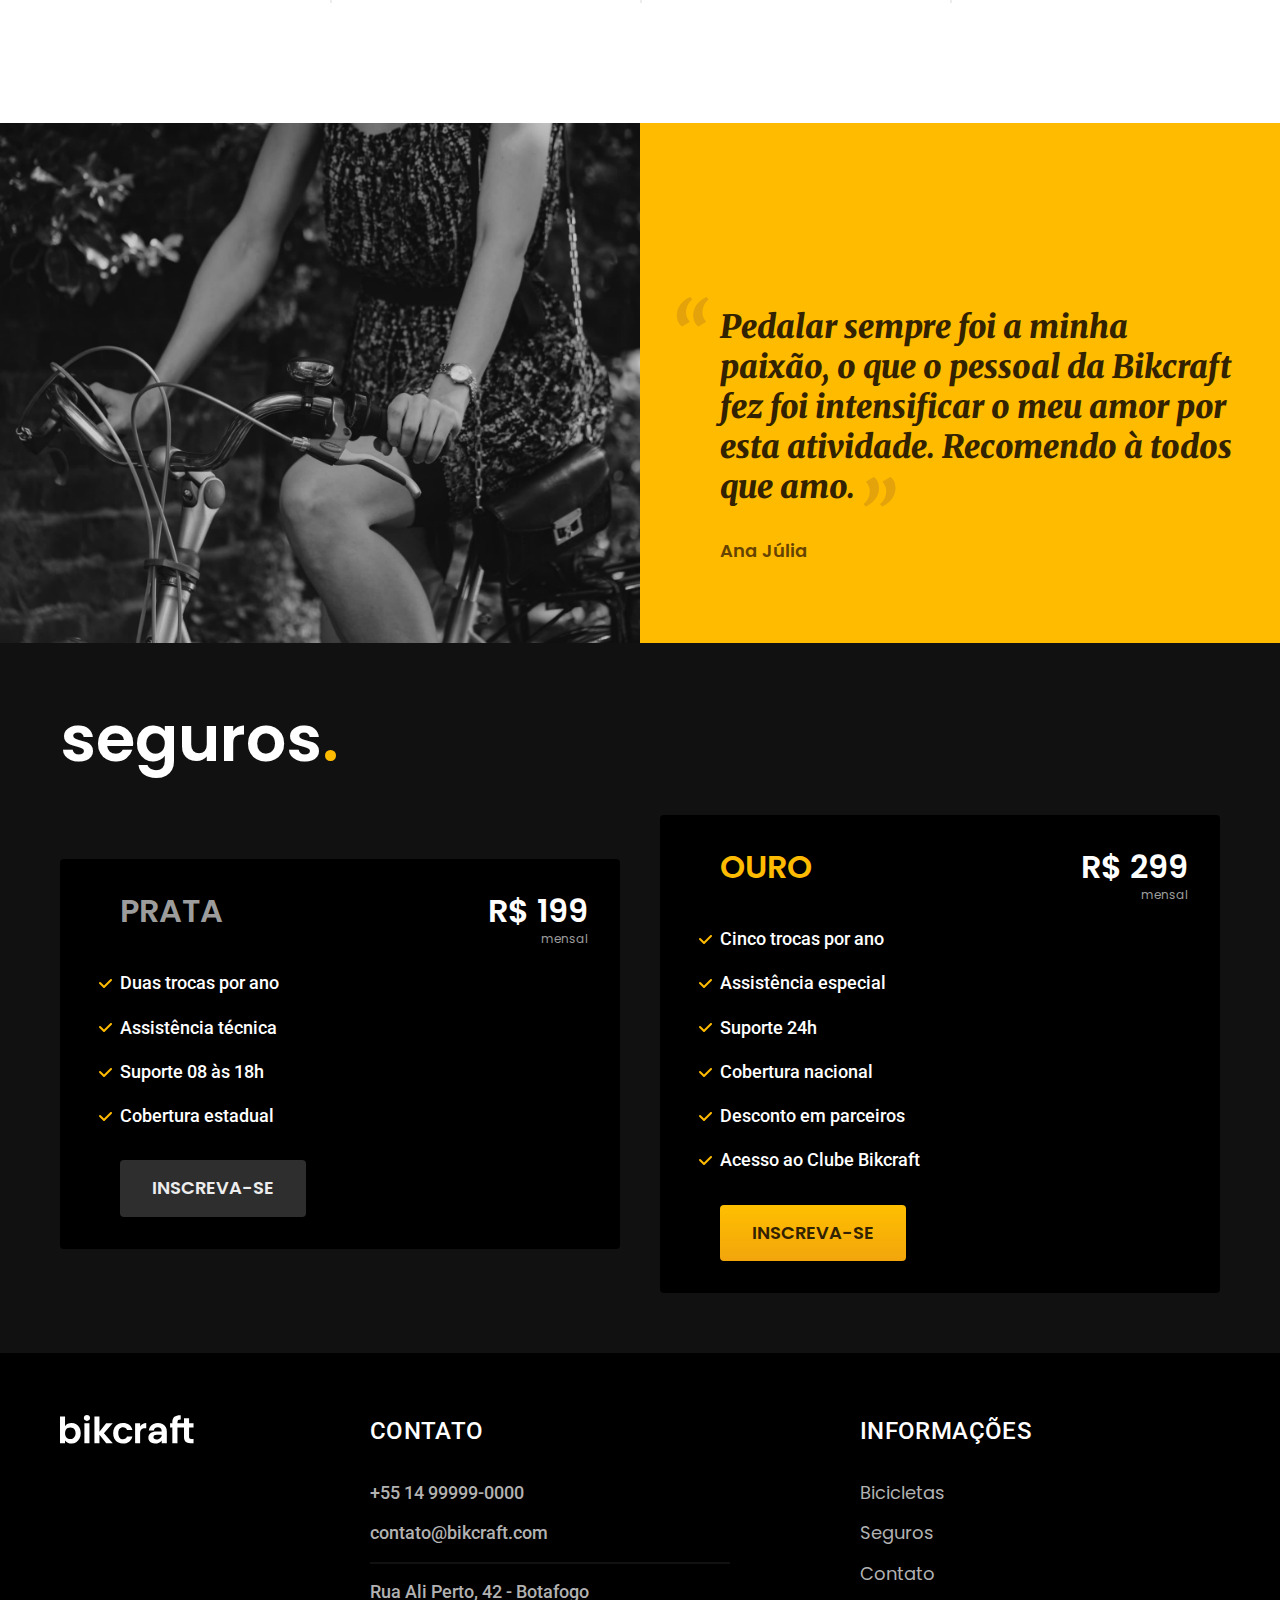
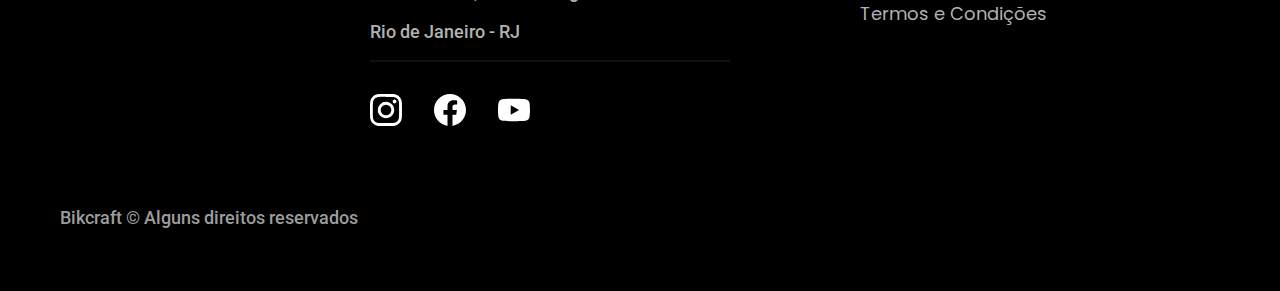
==== commit 9c4c8a92: "otimizando imagens no index" ====
--- a/index.html
+++ b/index.html
@@ -7,6 +7,8 @@
   <meta name="viewport" content="width=device-width, initial-scale=1.0">
   <title>Bikcraft - Bicicletas Elétricas</title>
 
+  <link rel="preload" href="./css/style.css" as="style">
+  <link rel="preload" href="./css/style.css" as="style">
   <link rel="stylesheet" href="./css/style.css">
 
 
@@ -19,7 +21,7 @@
 <body>
   <header class="header-bg">
     <div class="header container">
-      <a href="./"><img src="./img/bikcraft.svg" alt="Bikcraft"></a>
+      <a href="./"><img src="./img/bikcraft.svg" width="136" height="32" alt="Bikcraft"></a>
       <nav aria label="primaria">
         <ul class="header-menu cor-0 font-1-m">
           <li><a href="./bicicletas.html">Bicicletas</a></li>
@@ -37,9 +39,10 @@
         <p class="cor-5 font-2-l">Bicicletas elétricas de alta precisão e qualidade, feitas sob medida para o cliente. Explore o mundo na sua velocidade com a Bikcraft.</p>
         <a class="botao" href="./bicicletas.html">Escolha a sua</a>
       </div>
-      <div>
-        <img src="./img/fotos/introducao.jpg" alt="Bicicleta elétrica preta">
-      </div>
+      <picture>
+        <source media="(max-width: 800px)" srcset="./img/bicicletas/nimbus.jpg">
+        <img src="./img/fotos/introducao.jpg" width="1280" height="1600" alt="Bicicleta elétrica preta">
+      </picture>
     </div>
   </main>
 
@@ -49,21 +52,21 @@
         <ul>
           <li>
             <a href=".bicicletas/magic-might">
-              <img src="./img/bicicletas/magic-home.jpg" alt="Bicicleta preta">
+              <img src="./img/bicicletas/magic-home.jpg"  width="920" height="1040" alt="Bicicleta preta">
               <h3 class="font-1-xl">Magic Might</h3>
               <span class="font-2-m cor-8">R$ 2499</span>
             </a>
           </li>
           <li>
             <a href=".bicicletas/nimbus-stark">
-              <img src="./img/bicicletas/nimbus-home.jpg" alt="Bicicleta preta">
+              <img src="./img/bicicletas/nimbus-home.jpg"  width="920" height="1040" alt="Bicicleta preta">
               <h3 class="font-1-xl">Nimbus Stark</h3>
               <span class="font-2-m cor-8">R$ 4999</span>
             </a>
           </li>
           <li>
             <a href=".bicicletas/nebula-stark">
-              <img src="./img/bicicletas/nebula-home.jpg" alt="Bicicleta preta">
+              <img src="./img/bicicletas/nebula-home.jpg" width="920" height="1040" alt="Bicicleta preta">
               <h3 class="font-1-xl">Nebula Cosmic</h3>
               <span class="font-2-m cor-8">R$ 3999</span>
             </a>
@@ -80,19 +83,19 @@
         <a href="./bicicletas.html" class="link">Escolha um modelo</a>
         <div class="tecnologia-vantagens">
           <div>
-            <img src="./img/icones/eletrica.svg" alt="">
+            <img src="./img/icones/eletrica.svg" width="24" height="24" alt="">
             <h3 class="cor-0 font-1-m">Motor Elétrico</h3>
             <p class="cor-5 font-2-s">Toda Bikcraft é equipada com um motor elétrico que possui duração de até 120h. A bateria é recarregada com a sua energia gasta ao pedalar.</p>
           </div>
           <div>
-            <img src="./img/icones/rastreador.svg" alt="">
+            <img src="./img/icones/rastreador.svg" width="24" height="24" alt="">
             <h3 class="cor-0 font-1-m">Rastreador</h3>
             <p class="cor-5 font-2-s">Sabemos o quão preciosa é a sua Bikcraft, por isso adicionamos rastreadores e sistemas anti-furto para garantir o seu sossego.</p>
           </div>
         </div>
       </div>
       <div class="tecnologia-imagem">
-        <img src="./img/fotos/tecnologia.jpg" alt="">
+        <img src="./img/fotos/tecnologia.jpg" width="1200" height="1920" alt="">
       </div>
     </div>
   </article>
@@ -100,24 +103,24 @@
   <section class="parceiros" aria-label="Nossos parceiros">
     <h2 class="container font-1-xxl">nossos parceiros<span class="cor-p1">.</span></h2>
     <ul>
-      <li><img src="./img/parceiros/caravan.svg" alt=""></li>
-      <li><img src="./img/parceiros/ranek.svg" alt=""></li>
-      <li><img src="./img/parceiros/handel.svg" alt=""></li>
-      <li><img src="./img/parceiros/dogs.svg" alt=""></li>
-      <li><img src="./img/parceiros/lescone.svg" alt=""></li>
-      <li><img src="./img/parceiros/flexblog.svg" alt=""></li>
-      <li><img src="./img/parceiros/wildbeast.svg" alt=""></li>
-      <li><img src="./img/parceiros/surfbot.svg" alt=""></li>
+      <li><img src="./img/parceiros/caravan.svg" width="140" height="38" alt=""></li>
+      <li><img src="./img/parceiros/ranek.svg" width="149" height="36" alt=""></li>
+      <li><img src="./img/parceiros/handel.svg" width="139" height="50" alt=""></li>
+      <li><img src="./img/parceiros/dogs.svg" width="152" height="39" alt=""></li>
+      <li><img src="./img/parceiros/lescone.svg" width="208" height="41" alt=""></li>
+      <li><img src="./img/parceiros/flexblog.svg" width="165" height="38" alt=""></li>
+      <li><img src="./img/parceiros/wildbeast.svg" width="196" height="34" alt=""></li>
+      <li><img src="./img/parceiros/surfbot.svg" width="200" height="49" alt=""></li>
     </ul>
   </section>
 
   <section class="depoimento" aria-label="Depoimento">
     <div>
-      <img src="./img/fotos/depoimento.jpg" alt="Pessoa pedalando uma bicicleta Bikcraft">
+      <img src="./img/fotos/depoimento.jpg" width="1560" height="1360" alt="Pessoa pedalando uma bicicleta Bikcraft">
     </div>
     <div class="depoimento-conteudo">
       <blockquote class="font-1-xl cor-p5">
-      <p>Pedalar sempre foi a minha paixão, o que o pessoal da Bikcraft fez foi intensificar o meu amor por esta atividade. Recomendo à todos que amo.</p>
+        <p>Pedalar sempre foi a minha paixão, o que o pessoal da Bikcraft fez foi intensificar o meu amor por esta atividade. Recomendo à todos que amo.</p>
       </blockquote>
       <span class="font-1-m-b cor-p4">Ana Júlia</span>
     </div>
@@ -156,7 +159,7 @@
 
   <footer class="footer-bg">
     <div class="footer container">
-      <img src="./img/bikcraft.svg" alt="Bikcraft">
+      <img src="./img/bikcraft.svg" width="136" height="32" alt="Bikcraft">
       <div class="footer-contato">
         <h3 class="font-2-l-b cor-0">Contato</h3>
         <ul class="font-2-m cor-5">
@@ -167,13 +170,13 @@
         </ul>
         <div class="footer-redes">
           <a href="./">
-            <img src="./img/redes/instagram.svg" alt="Instagram">
+            <img src="./img/redes/instagram.svg" width="32" height="32" alt="Instagram">
           </a>
           <a href="./">
-            <img src="./img/redes/facebook.svg" alt="Facebook">
+            <img src="./img/redes/facebook.svg" width="32" height="32" alt="Facebook">
           </a>
           <a href="./">
-            <img src="./img/redes/youtube.svg" alt="Youtube">
+            <img src="./img/redes/youtube.svg" width="32" height="32" alt="Youtube">
           </a>
         </div>
       </div>
--- a/css/style.css
+++ b/css/style.css
@@ -7,6 +7,7 @@
 
 /* Utilitarios */
 @import './utilitarios/componentes.css';
+@import './utilitarios/formulario.css';
 
 /* Home */
 @import './home/introducao.css';
@@ -18,8 +19,21 @@
 @import './bicicletas/bicicletas-lista.css';
 @import './bicicletas/bicicletas.css';
 
+/* Bicicleta */
+@import './bicicleta/bicicleta.css';
+@import './bicicleta/seguro.css';
+
 /* Seguros */
 @import './seguros/seguros.css';
+@import './seguros/vantagens.css';
+@import './seguros/perguntas.css';
+
+/* Contato */
+@import './contato/contato.css';
+@import './contato/lojas.css';
+
+/* Orçamento */
+@import './orcamento/orcamento.css';
 
 /* Termos */
 @import './termos/termos.css';--- a/css/style.css
+++ b/css/style.css
@@ -7,6 +7,7 @@
 
 /* Utilitarios */
 @import './utilitarios/componentes.css';
+@import './utilitarios/formulario.css';
 
 /* Home */
 @import './home/introducao.css';
@@ -18,8 +19,21 @@
 @import './bicicletas/bicicletas-lista.css';
 @import './bicicletas/bicicletas.css';
 
+/* Bicicleta */
+@import './bicicleta/bicicleta.css';
+@import './bicicleta/seguro.css';
+
 /* Seguros */
 @import './seguros/seguros.css';
+@import './seguros/vantagens.css';
+@import './seguros/perguntas.css';
+
+/* Contato */
+@import './contato/contato.css';
+@import './contato/lojas.css';
+
+/* Orçamento */
+@import './orcamento/orcamento.css';
 
 /* Termos */
 @import './termos/termos.css';--- a/css/style.css
+++ b/css/style.css
@@ -7,6 +7,7 @@
 
 /* Utilitarios */
 @import './utilitarios/componentes.css';
+@import './utilitarios/formulario.css';
 
 /* Home */
 @import './home/introducao.css';
@@ -18,8 +19,21 @@
 @import './bicicletas/bicicletas-lista.css';
 @import './bicicletas/bicicletas.css';
 
+/* Bicicleta */
+@import './bicicleta/bicicleta.css';
+@import './bicicleta/seguro.css';
+
 /* Seguros */
 @import './seguros/seguros.css';
+@import './seguros/vantagens.css';
+@import './seguros/perguntas.css';
+
+/* Contato */
+@import './contato/contato.css';
+@import './contato/lojas.css';
+
+/* Orçamento */
+@import './orcamento/orcamento.css';
 
 /* Termos */
 @import './termos/termos.css';